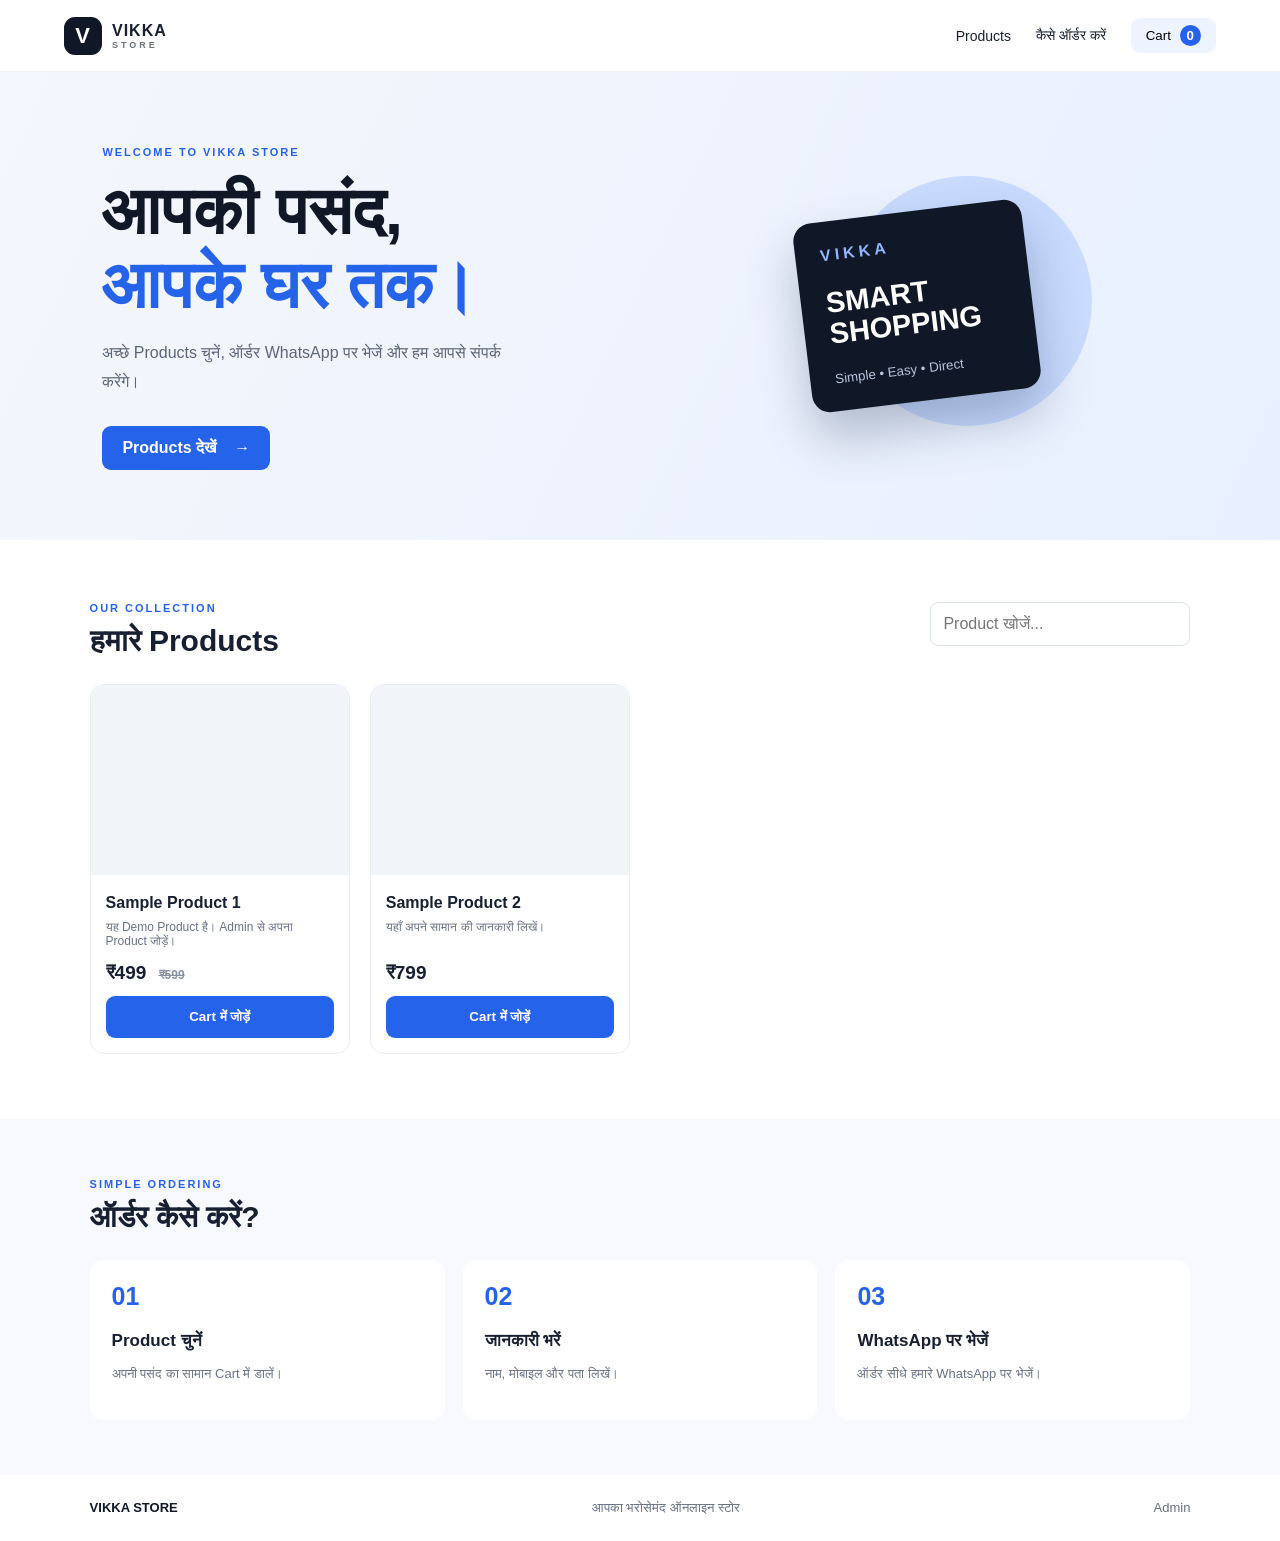
==== index.html @ 988e4f4c "Add files via upload" ====
<!doctype html>
<html lang="hi">
<head>
<meta charset="utf-8"><meta name="viewport" content="width=device-width,initial-scale=1">
<meta name="theme-color" content="#101827">
<title>VIKKA Store</title><link rel="stylesheet" href="style.css">
</head>
<body>
<header class="top">
  <a class="brand" href="#"><span class="logo">V</span><span>VIKKA <small>STORE</small></span></a>
  <nav><a href="#products">Products</a><a href="#how">कैसे ऑर्डर करें</a><button class="cart-btn" id="cartOpen">Cart <b id="cartCount">0</b></button></nav>
</header>
<section class="hero">
  <div class="hero-copy"><span class="eyebrow">WELCOME TO VIKKA STORE</span><h1>आपकी पसंद,<br><em>आपके घर तक।</em></h1>
  <p>अच्छे Products चुनें, ऑर्डर WhatsApp पर भेजें और हम आपसे संपर्क करेंगे।</p><a class="primary" href="#products">Products देखें <span>→</span></a></div>
  <div class="hero-art"><div class="circle"></div><div class="hero-card"><span>VIKKA</span><strong>SMART<br>SHOPPING</strong><small>Simple • Easy • Direct</small></div></div>
</section>
<main>
<section class="section-head" id="products"><div><span class="eyebrow">OUR COLLECTION</span><h2>हमारे Products</h2></div><input id="search" placeholder="Product खोजें..." aria-label="Product खोजें"></section>
<div id="productGrid" class="products"><p class="muted">Products लोड हो रहे हैं...</p></div>
<section class="how" id="how"><span class="eyebrow">SIMPLE ORDERING</span><h2>ऑर्डर कैसे करें?</h2><div class="steps"><div><b>01</b><strong>Product चुनें</strong><p>अपनी पसंद का सामान Cart में डालें।</p></div><div><b>02</b><strong>जानकारी भरें</strong><p>नाम, मोबाइल और पता लिखें।</p></div><div><b>03</b><strong>WhatsApp पर भेजें</strong><p>ऑर्डर सीधे हमारे WhatsApp पर भेजें।</p></div></div></section>
</main>
<footer><b>VIKKA STORE</b><span>आपका भरोसेमंद ऑनलाइन स्टोर</span><a href="admin.html">Admin</a></footer>
<div class="overlay" id="overlay"></div>
<aside class="drawer" id="drawer"><div class="drawer-head"><h3>आपका Cart</h3><button id="cartClose" class="x">×</button></div><div id="cartItems"></div><div class="cart-total">कुल राशि <b id="cartTotal">₹0</b></div>
<form id="orderForm"><h3>ऑर्डर की जानकारी</h3><input name="name" placeholder="आपका नाम" required><input name="phone" placeholder="मोबाइल नंबर" inputmode="tel" required><textarea name="address" placeholder="पूरा पता / गाँव / पिन कोड" required></textarea><textarea name="note" placeholder="कोई विशेष जानकारी (वैकल्पिक)"></textarea><button class="primary full" type="submit">WhatsApp पर Order भेजें ↗</button><p class="tiny">बटन दबाने पर WhatsApp खुलेगा। वहाँ Send दबाकर ऑर्डर पूरा करें।</p></form></aside>
<script src="config.js"></script><script src="app.js"></script>
</body></html>
---- style.css ----
*{box-sizing:border-box} :root{--navy:#101827;--blue:#2563eb;--pale:#eef4ff;--ink:#172033;--muted:#697386}body{margin:0;font-family:Arial,"Noto Sans Devanagari",sans-serif;color:var(--ink);background:#fff}a{color:inherit;text-decoration:none}.top{height:72px;padding:0 max(5vw,20px);display:flex;align-items:center;justify-content:space-between;border-bottom:1px solid #edf0f4;background:#fff}.brand{display:flex;align-items:center;gap:10px;font-weight:900;letter-spacing:1px}.brand small{display:block;font-size:9px;letter-spacing:3px;color:#6b7280}.logo{display:grid;place-items:center;width:38px;height:38px;background:var(--navy);color:white;border-radius:11px;font-size:22px}.top nav{display:flex;align-items:center;gap:25px;font-size:14px}.cart-btn,.x{border:0;background:var(--pale);padding:10px 15px;border-radius:9px;cursor:pointer}.cart-btn b{background:var(--blue);color:#fff;border-radius:20px;padding:3px 7px;margin-left:5px}.hero{background:linear-gradient(115deg,#f4f7fc,#e8f0ff);padding:70px 8%;display:flex;align-items:center;justify-content:space-between;min-height:390px;overflow:hidden}.hero-copy{max-width:550px;position:relative;z-index:1}.eyebrow{font-size:11px;letter-spacing:2px;font-weight:800;color:var(--blue)}h1{font-size:clamp(38px,6vw,66px);line-height:1.12;margin:15px 0;color:var(--navy)}h1 em{font-style:normal;color:var(--blue)}.hero p{color:#5c6678;line-height:1.8;max-width:440px}.primary{display:inline-flex;justify-content:center;gap:18px;align-items:center;background:var(--blue);color:white;border:0;padding:13px 20px;border-radius:9px;font-weight:700;cursor:pointer}.hero .primary{margin-top:14px}.hero-art{width:300px;height:260px;position:relative;margin-right:8%}.circle{position:absolute;width:250px;height:250px;border-radius:50%;background:#c9dcff;right:0;top:0}.hero-card{position:absolute;top:35px;left:10px;width:230px;height:190px;background:var(--navy);color:white;border-radius:18px;box-shadow:0 25px 50px #1c31534a;padding:25px;transform:rotate(-7deg);display:flex;flex-direction:column;justify-content:space-between}.hero-card span{font-weight:900;letter-spacing:4px;color:#93b7ff}.hero-card strong{font-size:29px;line-height:1.05}.hero-card small{color:#b8c5dc}.section-head{padding:55px 7% 25px;display:flex;align-items:end;justify-content:space-between;gap:20px}.section-head h2,.how h2{margin:8px 0 0;font-size:30px}.section-head input{max-width:260px}.products{padding:0 7% 65px;display:grid;grid-template-columns:repeat(4,minmax(0,1fr));gap:20px}.product{border:1px solid #e9edf3;border-radius:14px;overflow:hidden;background:white;transition:.2s}.product:hover{transform:translateY(-4px);box-shadow:0 12px 30px #17203312}.product img{width:100%;height:190px;object-fit:cover;background:#f1f4f8}.product-info{padding:15px}.product-info h3{font-size:16px;margin:0 0 8px}.desc{font-size:12px;color:var(--muted);min-height:30px}.price{font-weight:800;font-size:19px;margin:12px 0}.old{font-size:12px;color:#8992a1;text-decoration:line-through;margin-left:7px}.product button{width:100%}.muted{color:var(--muted)}.how{background:#f7f9fc;padding:55px 7%}.steps{display:grid;grid-template-columns:repeat(3,1fr);gap:18px;margin-top:25px}.steps div{background:white;padding:22px;border-radius:13px}.steps b{display:block;color:var(--blue);font-size:25px;margin-bottom:20px}.steps strong{font-size:17px}.steps p{font-size:13px;color:var(--muted);line-height:1.6}footer{padding:25px 7%;display:flex;justify-content:space-between;gap:15px;color:#647084;font-size:13px}footer b{color:var(--navy)}input,textarea{font:inherit;width:100%;padding:12px;border:1px solid #dce2eb;border-radius:8px;margin:7px 0 13px;outline:none}input:focus,textarea:focus{border-color:var(--blue)}textarea{min-height:75px;resize:vertical}.overlay{display:none;position:fixed;inset:0;background:#10182777;z-index:5}.drawer{position:fixed;right:-460px;top:0;width:min(440px,100%);height:100vh;background:#fff;z-index:6;padding:22px;overflow:auto;transition:.25s}.drawer.open{right:0}.overlay.show{display:block}.drawer-head,.row-between{display:flex;justify-content:space-between;align-items:center}.drawer-head h3{margin:5px 0 20px}.x{font-size:25px;padding:2px 12px}.cart-line{display:flex;justify-content:space-between;gap:12px;padding:12px 0;border-bottom:1px solid #edf0f4}.cart-line small{display:block;color:var(--muted);margin-top:5px}.qty{display:flex;align-items:center;gap:8px}.qty button{border:1px solid #dce2eb;background:#fff;border-radius:6px;padding:3px 9px}.cart-total{display:flex;justify-content:space-between;padding:18px 0;font-size:18px;border-bottom:1px solid #edf0f4}.full{width:100%}.tiny{font-size:11px;color:var(--muted);line-height:1.5}.admin-body{background:#f5f7fb}.admin-wrap{max-width:900px;margin:35px auto;padding:0 18px 60px}.admin-wrap h1{font-size:38px}.notice{background:#eaf2ff;border-left:4px solid var(--blue);padding:15px;border-radius:8px;line-height:1.6;font-size:13px;margin:20px 0}.admin-card{background:white;border:1px solid #e7ebf1;border-radius:13px;padding:22px;margin:18px 0}.admin-card h2{font-size:19px;margin:0 0 16px}.admin-card label{display:block;font-size:13px;font-weight:700}.secondary{border:1px solid #d7deea;background:white;border-radius:8px;padding:11px 15px;cursor:pointer}.admin-form{max-width:600px}.actions{display:flex;gap:10px}.admin-item{display:flex;align-items:center;gap:12px;padding:12px 0;border-bottom:1px solid #edf0f4}.admin-item img{width:55px;height:55px;object-fit:cover;border-radius:8px;background:#f1f4f8}.admin-item .grow{flex:1}.admin-item button{margin-left:5px}.admin-item small{color:var(--muted)}code{background:#e8edf5;padding:2px 4px;border-radius:4px}@media(max-width:800px){.products{grid-template-columns:repeat(2,minmax(0,1fr))}.hero{padding:50px 7%}.hero-art{margin-right:0;transform:scale(.8)}.top nav{gap:12px}.steps{grid-template-columns:1fr}}@media(max-width:560px){.top{height:62px}.top nav a{display:none}.hero{min-height:0;padding:45px 7%}.hero-art{display:none}.section-head{align-items:stretch;flex-direction:column}.section-head input{max-width:none}.products{padding:0 5% 45px;gap:12px}.product img{height:145px}.product-info{padding:11px}.product-info h3{font-size:14px}footer{flex-wrap:wrap}.admin-card{padding:16px}}
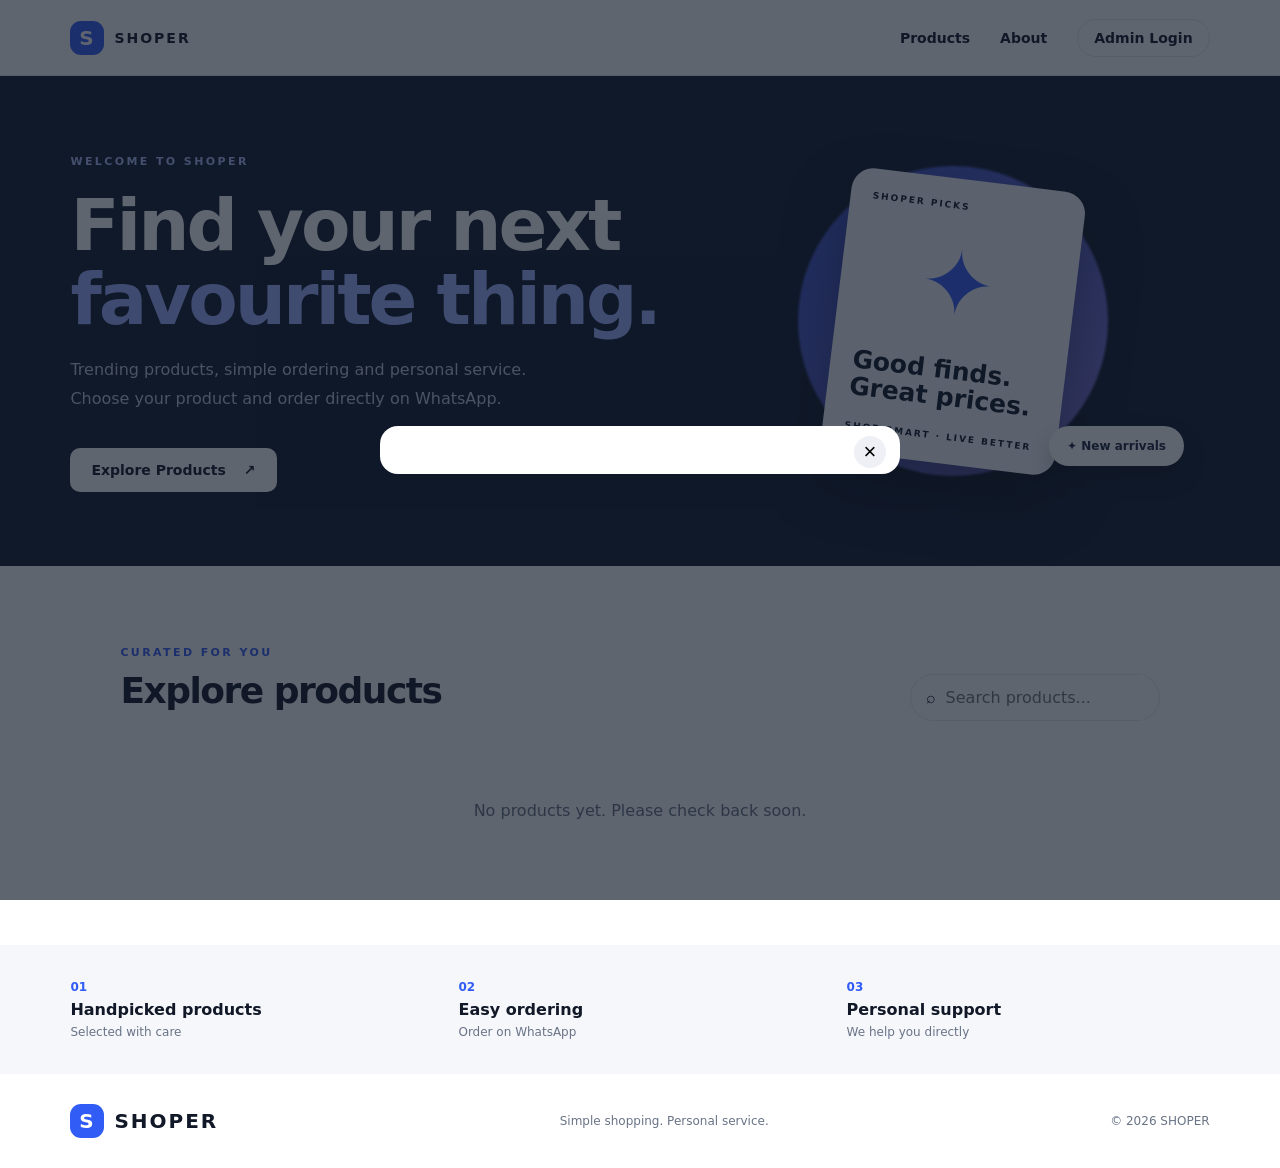
==== commit a03e3bb0: "Add files via upload" ====
--- a/index.html
+++ b/index.html
@@ -1,28 +1,9 @@
 <!doctype html>
-<html lang="hi">
-<head>
-<meta charset="utf-8"><meta name="viewport" content="width=device-width,initial-scale=1">
-<meta name="theme-color" content="#101827">
-<title>VIKKA Store</title><link rel="stylesheet" href="style.css">
-</head>
-<body>
-<header class="top">
-  <a class="brand" href="#"><span class="logo">V</span><span>VIKKA <small>STORE</small></span></a>
-  <nav><a href="#products">Products</a><a href="#how">कैसे ऑर्डर करें</a><button class="cart-btn" id="cartOpen">Cart <b id="cartCount">0</b></button></nav>
-</header>
-<section class="hero">
-  <div class="hero-copy"><span class="eyebrow">WELCOME TO VIKKA STORE</span><h1>आपकी पसंद,<br><em>आपके घर तक।</em></h1>
-  <p>अच्छे Products चुनें, ऑर्डर WhatsApp पर भेजें और हम आपसे संपर्क करेंगे।</p><a class="primary" href="#products">Products देखें <span>→</span></a></div>
-  <div class="hero-art"><div class="circle"></div><div class="hero-card"><span>VIKKA</span><strong>SMART<br>SHOPPING</strong><small>Simple • Easy • Direct</small></div></div>
-</section>
-<main>
-<section class="section-head" id="products"><div><span class="eyebrow">OUR COLLECTION</span><h2>हमारे Products</h2></div><input id="search" placeholder="Product खोजें..." aria-label="Product खोजें"></section>
-<div id="productGrid" class="products"><p class="muted">Products लोड हो रहे हैं...</p></div>
-<section class="how" id="how"><span class="eyebrow">SIMPLE ORDERING</span><h2>ऑर्डर कैसे करें?</h2><div class="steps"><div><b>01</b><strong>Product चुनें</strong><p>अपनी पसंद का सामान Cart में डालें।</p></div><div><b>02</b><strong>जानकारी भरें</strong><p>नाम, मोबाइल और पता लिखें।</p></div><div><b>03</b><strong>WhatsApp पर भेजें</strong><p>ऑर्डर सीधे हमारे WhatsApp पर भेजें।</p></div></div></section>
-</main>
-<footer><b>VIKKA STORE</b><span>आपका भरोसेमंद ऑनलाइन स्टोर</span><a href="admin.html">Admin</a></footer>
-<div class="overlay" id="overlay"></div>
-<aside class="drawer" id="drawer"><div class="drawer-head"><h3>आपका Cart</h3><button id="cartClose" class="x">×</button></div><div id="cartItems"></div><div class="cart-total">कुल राशि <b id="cartTotal">₹0</b></div>
-<form id="orderForm"><h3>ऑर्डर की जानकारी</h3><input name="name" placeholder="आपका नाम" required><input name="phone" placeholder="मोबाइल नंबर" inputmode="tel" required><textarea name="address" placeholder="पूरा पता / गाँव / पिन कोड" required></textarea><textarea name="note" placeholder="कोई विशेष जानकारी (वैकल्पिक)"></textarea><button class="primary full" type="submit">WhatsApp पर Order भेजें ↗</button><p class="tiny">बटन दबाने पर WhatsApp खुलेगा। वहाँ Send दबाकर ऑर्डर पूरा करें।</p></form></aside>
-<script src="config.js"></script><script src="app.js"></script>
-</body></html>+<html lang="hi"><head><meta charset="utf-8"><meta name="viewport" content="width=device-width,initial-scale=1"><meta name="theme-color" content="#101827"><title>SHOPER | Smart Shopping</title><link rel="stylesheet" href="style.css"></head>
+<body><header class="top"><a class="brand" href="index.html"><span class="brandmark">S</span> SHOPER</a><nav><a href="#products">Products</a><a href="#about">About</a><a class="adminlink" href="admin.html">Admin Login</a></nav></header>
+<section class="hero"><div class="hero-copy"><span class="eyebrow">WELCOME TO SHOPER</span><h1>Find your next<br><em>favourite thing.</em></h1><p>Trending products, simple ordering and personal service. Choose your product and order directly on WhatsApp.</p><a class="btn light" href="#products">Explore Products <span>↗</span></a></div><div class="hero-art"><div class="orb"></div><div class="hero-card"><span>SHOPER PICKS</span><div class="hero-bag">✦</div><strong>Good finds.<br>Great prices.</strong><small>SHOP SMART · LIVE BETTER</small></div><div class="float-tag">✦ New arrivals</div></div></section>
+<main><section class="section" id="products"><div class="section-head"><div><span class="eyebrow dark">CURATED FOR YOU</span><h2>Explore products</h2></div><div class="search-wrap"><span>⌕</span><input id="search" placeholder="Search products..."></div></div><div id="productsGrid" class="products-grid"></div><div id="empty" class="empty" hidden>No products yet. Please check back soon.</div></section>
+<section class="trust" id="about"><div><b>01</b><strong>Handpicked products</strong><span>Selected with care</span></div><div><b>02</b><strong>Easy ordering</strong><span>Order on WhatsApp</span></div><div><b>03</b><strong>Personal support</strong><span>We help you directly</span></div></section></main>
+<footer><a class="brand" href="#"> <span class="brandmark">S</span> SHOPER</a><span>Simple shopping. Personal service.</span><small>© <span id="year"></span> SHOPER</small></footer>
+<div id="modal" class="modal" hidden><div class="modal-box"><button class="close" id="closeModal">×</button><div id="modalContent"></div></div></div>
+<script src="app.js"></script></body></html>
--- a/style.css
+++ b/style.css
@@ -1 +1 @@
-*{box-sizing:border-box} :root{--navy:#101827;--blue:#2563eb;--pale:#eef4ff;--ink:#172033;--muted:#697386}body{margin:0;font-family:Arial,"Noto Sans Devanagari",sans-serif;color:var(--ink);background:#fff}a{color:inherit;text-decoration:none}.top{height:72px;padding:0 max(5vw,20px);display:flex;align-items:center;justify-content:space-between;border-bottom:1px solid #edf0f4;background:#fff}.brand{display:flex;align-items:center;gap:10px;font-weight:900;letter-spacing:1px}.brand small{display:block;font-size:9px;letter-spacing:3px;color:#6b7280}.logo{display:grid;place-items:center;width:38px;height:38px;background:var(--navy);color:white;border-radius:11px;font-size:22px}.top nav{display:flex;align-items:center;gap:25px;font-size:14px}.cart-btn,.x{border:0;background:var(--pale);padding:10px 15px;border-radius:9px;cursor:pointer}.cart-btn b{background:var(--blue);color:#fff;border-radius:20px;padding:3px 7px;margin-left:5px}.hero{background:linear-gradient(115deg,#f4f7fc,#e8f0ff);padding:70px 8%;display:flex;align-items:center;justify-content:space-between;min-height:390px;overflow:hidden}.hero-copy{max-width:550px;position:relative;z-index:1}.eyebrow{font-size:11px;letter-spacing:2px;font-weight:800;color:var(--blue)}h1{font-size:clamp(38px,6vw,66px);line-height:1.12;margin:15px 0;color:var(--navy)}h1 em{font-style:normal;color:var(--blue)}.hero p{color:#5c6678;line-height:1.8;max-width:440px}.primary{display:inline-flex;justify-content:center;gap:18px;align-items:center;background:var(--blue);color:white;border:0;padding:13px 20px;border-radius:9px;font-weight:700;cursor:pointer}.hero .primary{margin-top:14px}.hero-art{width:300px;height:260px;position:relative;margin-right:8%}.circle{position:absolute;width:250px;height:250px;border-radius:50%;background:#c9dcff;right:0;top:0}.hero-card{position:absolute;top:35px;left:10px;width:230px;height:190px;background:var(--navy);color:white;border-radius:18px;box-shadow:0 25px 50px #1c31534a;padding:25px;transform:rotate(-7deg);display:flex;flex-direction:column;justify-content:space-between}.hero-card span{font-weight:900;letter-spacing:4px;color:#93b7ff}.hero-card strong{font-size:29px;line-height:1.05}.hero-card small{color:#b8c5dc}.section-head{padding:55px 7% 25px;display:flex;align-items:end;justify-content:space-between;gap:20px}.section-head h2,.how h2{margin:8px 0 0;font-size:30px}.section-head input{max-width:260px}.products{padding:0 7% 65px;display:grid;grid-template-columns:repeat(4,minmax(0,1fr));gap:20px}.product{border:1px solid #e9edf3;border-radius:14px;overflow:hidden;background:white;transition:.2s}.product:hover{transform:translateY(-4px);box-shadow:0 12px 30px #17203312}.product img{width:100%;height:190px;object-fit:cover;background:#f1f4f8}.product-info{padding:15px}.product-info h3{font-size:16px;margin:0 0 8px}.desc{font-size:12px;color:var(--muted);min-height:30px}.price{font-weight:800;font-size:19px;margin:12px 0}.old{font-size:12px;color:#8992a1;text-decoration:line-through;margin-left:7px}.product button{width:100%}.muted{color:var(--muted)}.how{background:#f7f9fc;padding:55px 7%}.steps{display:grid;grid-template-columns:repeat(3,1fr);gap:18px;margin-top:25px}.steps div{background:white;padding:22px;border-radius:13px}.steps b{display:block;color:var(--blue);font-size:25px;margin-bottom:20px}.steps strong{font-size:17px}.steps p{font-size:13px;color:var(--muted);line-height:1.6}footer{padding:25px 7%;display:flex;justify-content:space-between;gap:15px;color:#647084;font-size:13px}footer b{color:var(--navy)}input,textarea{font:inherit;width:100%;padding:12px;border:1px solid #dce2eb;border-radius:8px;margin:7px 0 13px;outline:none}input:focus,textarea:focus{border-color:var(--blue)}textarea{min-height:75px;resize:vertical}.overlay{display:none;position:fixed;inset:0;background:#10182777;z-index:5}.drawer{position:fixed;right:-460px;top:0;width:min(440px,100%);height:100vh;background:#fff;z-index:6;padding:22px;overflow:auto;transition:.25s}.drawer.open{right:0}.overlay.show{display:block}.drawer-head,.row-between{display:flex;justify-content:space-between;align-items:center}.drawer-head h3{margin:5px 0 20px}.x{font-size:25px;padding:2px 12px}.cart-line{display:flex;justify-content:space-between;gap:12px;padding:12px 0;border-bottom:1px solid #edf0f4}.cart-line small{display:block;color:var(--muted);margin-top:5px}.qty{display:flex;align-items:center;gap:8px}.qty button{border:1px solid #dce2eb;background:#fff;border-radius:6px;padding:3px 9px}.cart-total{display:flex;justify-content:space-between;padding:18px 0;font-size:18px;border-bottom:1px solid #edf0f4}.full{width:100%}.tiny{font-size:11px;color:var(--muted);line-height:1.5}.admin-body{background:#f5f7fb}.admin-wrap{max-width:900px;margin:35px auto;padding:0 18px 60px}.admin-wrap h1{font-size:38px}.notice{background:#eaf2ff;border-left:4px solid var(--blue);padding:15px;border-radius:8px;line-height:1.6;font-size:13px;margin:20px 0}.admin-card{background:white;border:1px solid #e7ebf1;border-radius:13px;padding:22px;margin:18px 0}.admin-card h2{font-size:19px;margin:0 0 16px}.admin-card label{display:block;font-size:13px;font-weight:700}.secondary{border:1px solid #d7deea;background:white;border-radius:8px;padding:11px 15px;cursor:pointer}.admin-form{max-width:600px}.actions{display:flex;gap:10px}.admin-item{display:flex;align-items:center;gap:12px;padding:12px 0;border-bottom:1px solid #edf0f4}.admin-item img{width:55px;height:55px;object-fit:cover;border-radius:8px;background:#f1f4f8}.admin-item .grow{flex:1}.admin-item button{margin-left:5px}.admin-item small{color:var(--muted)}code{background:#e8edf5;padding:2px 4px;border-radius:4px}@media(max-width:800px){.products{grid-template-columns:repeat(2,minmax(0,1fr))}.hero{padding:50px 7%}.hero-art{margin-right:0;transform:scale(.8)}.top nav{gap:12px}.steps{grid-template-columns:1fr}}@media(max-width:560px){.top{height:62px}.top nav a{display:none}.hero{min-height:0;padding:45px 7%}.hero-art{display:none}.section-head{align-items:stretch;flex-direction:column}.section-head input{max-width:none}.products{padding:0 5% 45px;gap:12px}.product img{height:145px}.product-info{padding:11px}.product-info h3{font-size:14px}footer{flex-wrap:wrap}.admin-card{padding:16px}}+:root{--ink:#111827;--muted:#687386;--paper:#f6f7fb;--blue:#315cf5;--line:#e7eaf1}*{box-sizing:border-box}html{scroll-behavior:smooth}body{margin:0;font-family:Inter,ui-sans-serif,system-ui,-apple-system,"Segoe UI",sans-serif;color:var(--ink);background:#fff}.top{height:76px;display:flex;align-items:center;justify-content:space-between;padding:0 max(calc((100% - 1180px)/2),5.5%);border-bottom:1px solid var(--line);background:#fff}.brand{font-weight:900;letter-spacing:2px;font-size:20px;text-decoration:none;color:var(--ink);display:flex;align-items:center;gap:10px}.brandmark{display:grid;place-items:center;width:34px;height:34px;border-radius:11px;background:var(--blue);color:white;font-size:20px}.top nav{display:flex;gap:30px;align-items:center}.top a{color:inherit;text-decoration:none;font-size:14px;font-weight:650}.adminlink{padding:10px 16px;border:1px solid var(--line);border-radius:30px}.hero{min-height:490px;background:#111a2d;color:white;padding:70px max(calc((100% - 1180px)/2),5.5%);display:grid;grid-template-columns:1.1fr .9fr;align-items:center;overflow:hidden}.eyebrow{font-size:11px;font-weight:800;letter-spacing:2.4px;color:#aebcfb}.eyebrow.dark{color:var(--blue)}.hero h1{font-size:clamp(42px,6vw,72px);line-height:1.02;letter-spacing:-3px;margin:20px 0}.hero h1 em{font-style:normal;color:#9eb0ff}.hero p{color:#c3cad8;line-height:1.8;max-width:470px;font-size:16px}.btn{display:inline-flex;align-items:center;justify-content:center;gap:18px;padding:14px 21px;border:0;border-radius:10px;font-weight:800;text-decoration:none;cursor:pointer;font-size:14px}.btn.light{background:#fff;color:#111827;margin-top:18px}.btn.primary{background:var(--blue);color:white}.btn.outline{background:#fff;border:1px solid var(--line);color:var(--ink)}.btn.full{width:100%;margin-top:12px}.hero-art{height:330px;position:relative;display:grid;place-items:center}.orb{position:absolute;width:310px;height:310px;border-radius:50%;background:linear-gradient(135deg,#425ff5,#9d8cff);filter:blur(1px);opacity:.8}.hero-card{position:relative;width:235px;height:285px;background:#f4f5fb;color:#111827;border-radius:22px;padding:22px;transform:rotate(7deg);box-shadow:0 28px 60px #0006;display:flex;flex-direction:column;justify-content:space-between}.hero-card span,.hero-card small{font-size:9px;letter-spacing:2px;font-weight:900}.hero-bag{font-size:90px;text-align:center;color:#365cf4}.hero-card strong{font-size:25px;line-height:1.1}.float-tag{position:absolute;bottom:20px;right:5%;background:white;color:#1b2740;padding:13px 18px;border-radius:30px;font-weight:800;font-size:12px;box-shadow:0 12px 25px #0003}.section{max-width:1180px;margin:auto;padding:75px 5.5%}.section-head{display:flex;justify-content:space-between;align-items:end;margin-bottom:30px}.section h2{font-size:36px;letter-spacing:-1.5px;margin:10px 0}.search-wrap{display:flex;align-items:center;gap:10px;border:1px solid var(--line);border-radius:30px;padding:0 15px;width:250px}.search-wrap input{border:0;outline:0;padding:13px 0;width:100%;font:inherit}.products-grid{display:grid;grid-template-columns:repeat(4,1fr);gap:20px}.product-card{border:1px solid var(--line);border-radius:16px;overflow:hidden;background:white;transition:.2s}.product-card:hover{transform:translateY(-4px);box-shadow:0 15px 35px #18264a12}.product-img{height:220px;background:#f0f2f8;position:relative;display:flex;overflow:hidden}.product-img img{width:100%;height:100%;object-fit:cover}.product-info{padding:16px}.product-info h3{font-size:16px;margin:0 0 8px}.desc{font-size:12px;color:var(--muted);min-height:32px;line-height:1.5}.price{font-weight:900;font-size:19px;margin:12px 0}.old{font-size:12px;color:#9299a7;text-decoration:line-through;margin-left:7px;font-weight:500}.product-info button{width:100%}.trust{background:var(--paper);padding:35px max(calc((100% - 1180px)/2),5.5%);display:grid;grid-template-columns:repeat(3,1fr);gap:25px}.trust div{display:grid;gap:6px}.trust b{color:var(--blue);font-size:12px}.trust span{font-size:12px;color:var(--muted)}footer{padding:30px 5.5%;display:flex;align-items:center;justify-content:space-between;gap:15px}footer>span,footer small{color:var(--muted);font-size:12px}.empty{text-align:center;color:var(--muted);padding:50px}.modal{position:fixed;inset:0;background:#101827aa;display:grid;place-items:center;padding:18px;z-index:9}.modal-box{background:white;border-radius:18px;max-width:520px;width:100%;padding:24px;position:relative;max-height:90vh;overflow:auto}.close{position:absolute;right:14px;top:10px;border:0;background:#eef0f6;border-radius:50%;width:32px;height:32px;font-size:22px;cursor:pointer}.modal-box h2{margin-top:4px}.modal-gallery{display:flex;gap:8px;overflow:auto;margin:15px 0}.modal-gallery img{width:100px;height:100px;object-fit:cover;border-radius:10px;background:#eee}.modal-main{width:100%;height:220px;object-fit:contain;background:#f2f3f8;border-radius:12px}.modal-box p{color:var(--muted);line-height:1.6}.admin-body{background:var(--paper);min-height:100vh}.admin-main{max-width:1180px;margin:45px auto;padding:0 5.5%}.login-card{max-width:430px;background:white;padding:35px;border-radius:18px;margin:8vh auto;box-shadow:0 12px 40px #17264b0c}.login-card h1,.dash-head h1{font-size:36px;letter-spacing:-1.5px;margin:10px 0}.login-card p,.dash-head p{color:var(--muted)}label{display:block;font-size:12px;font-weight:800;margin:15px 0 7px}input,textarea{font:inherit}label input:not([type=file]),label textarea{display:block;width:100%;padding:12px;border:1px solid #dfe3ec;border-radius:9px;margin-top:7px;outline-color:var(--blue)}input[type=file]{display:block;width:100%;margin-top:9px;font-size:12px}.error{color:#d33}.dash-head{display:flex;justify-content:space-between;align-items:center}.stats{display:grid;grid-template-columns:repeat(3,1fr);gap:15px;margin:25px 0}.stats div,.panel{background:white;border:1px solid var(--line);border-radius:15px;padding:20px}.stats span{display:block;color:var(--muted);font-size:12px}.stats b{font-size:24px;display:block;margin-top:7px}.stats .live{color:#15945d}.admin-grid{display:grid;grid-template-columns:.9fr 1.1fr;gap:18px}.panel h2{font-size:19px;margin:0 0 18px}.two{display:grid;grid-template-columns:1fr 1fr;gap:12px}.hint{font-size:11px;color:var(--muted);line-height:1.6}.preview-row{display:flex;gap:8px;flex-wrap:wrap;margin:10px 0}.preview-row img{width:65px;height:65px;object-fit:cover;border-radius:8px}.panel-head{display:flex;align-items:center;justify-content:space-between;gap:10px}.panel-head .btn{padding:10px;font-size:11px}.admin-product{display:flex;align-items:center;gap:12px;padding:12px 0;border-bottom:1px solid var(--line)}.admin-product img{width:54px;height:54px;object-fit:cover;border-radius:9px;background:#eee}.admin-product div{flex:1}.admin-product b{font-size:13px}.admin-product small{display:block;color:var(--muted)}.mini-actions{display:flex;gap:6px}.mini-actions button{border:1px solid var(--line);background:white;padding:7px;border-radius:7px;cursor:pointer}.import-area{margin-top:20px;padding-top:15px;border-top:1px solid var(--line)}.security-note{background:#fff8e7;border:1px solid #f5dfa4;padding:15px;border-radius:12px;margin:20px 0;color:#6e541b;font-size:12px;line-height:1.7}@media(max-width:850px){.products-grid{grid-template-columns:repeat(2,1fr)}.hero{grid-template-columns:1fr;padding-top:55px}.hero-art{height:270px}.admin-grid{grid-template-columns:1fr}}@media(max-width:560px){.top{height:64px;padding:0 5%}.top nav{gap:12px}.top nav a{font-size:11px}.adminlink{padding:8px!important}.hero{padding:48px 6% 25px}.hero-art{height:250px}.section{padding:50px 5%}.section-head{display:block}.search-wrap{margin-top:18px;width:100%}.products-grid{gap:10px}.product-img{height:155px}.product-info{padding:11px}.product-info h3{font-size:14px}.product-info .btn{padding:10px;font-size:11px}.trust{grid-template-columns:1fr;padding:28px 7%;gap:20px}footer{flex-wrap:wrap}.admin-main{margin:25px auto}.stats{gap:8px}.stats div{padding:12px}.stats b{font-size:18px}.panel{padding:15px}.dash-head h1{font-size:29px}.panel-head{align-items:flex-start;flex-direction:column}}
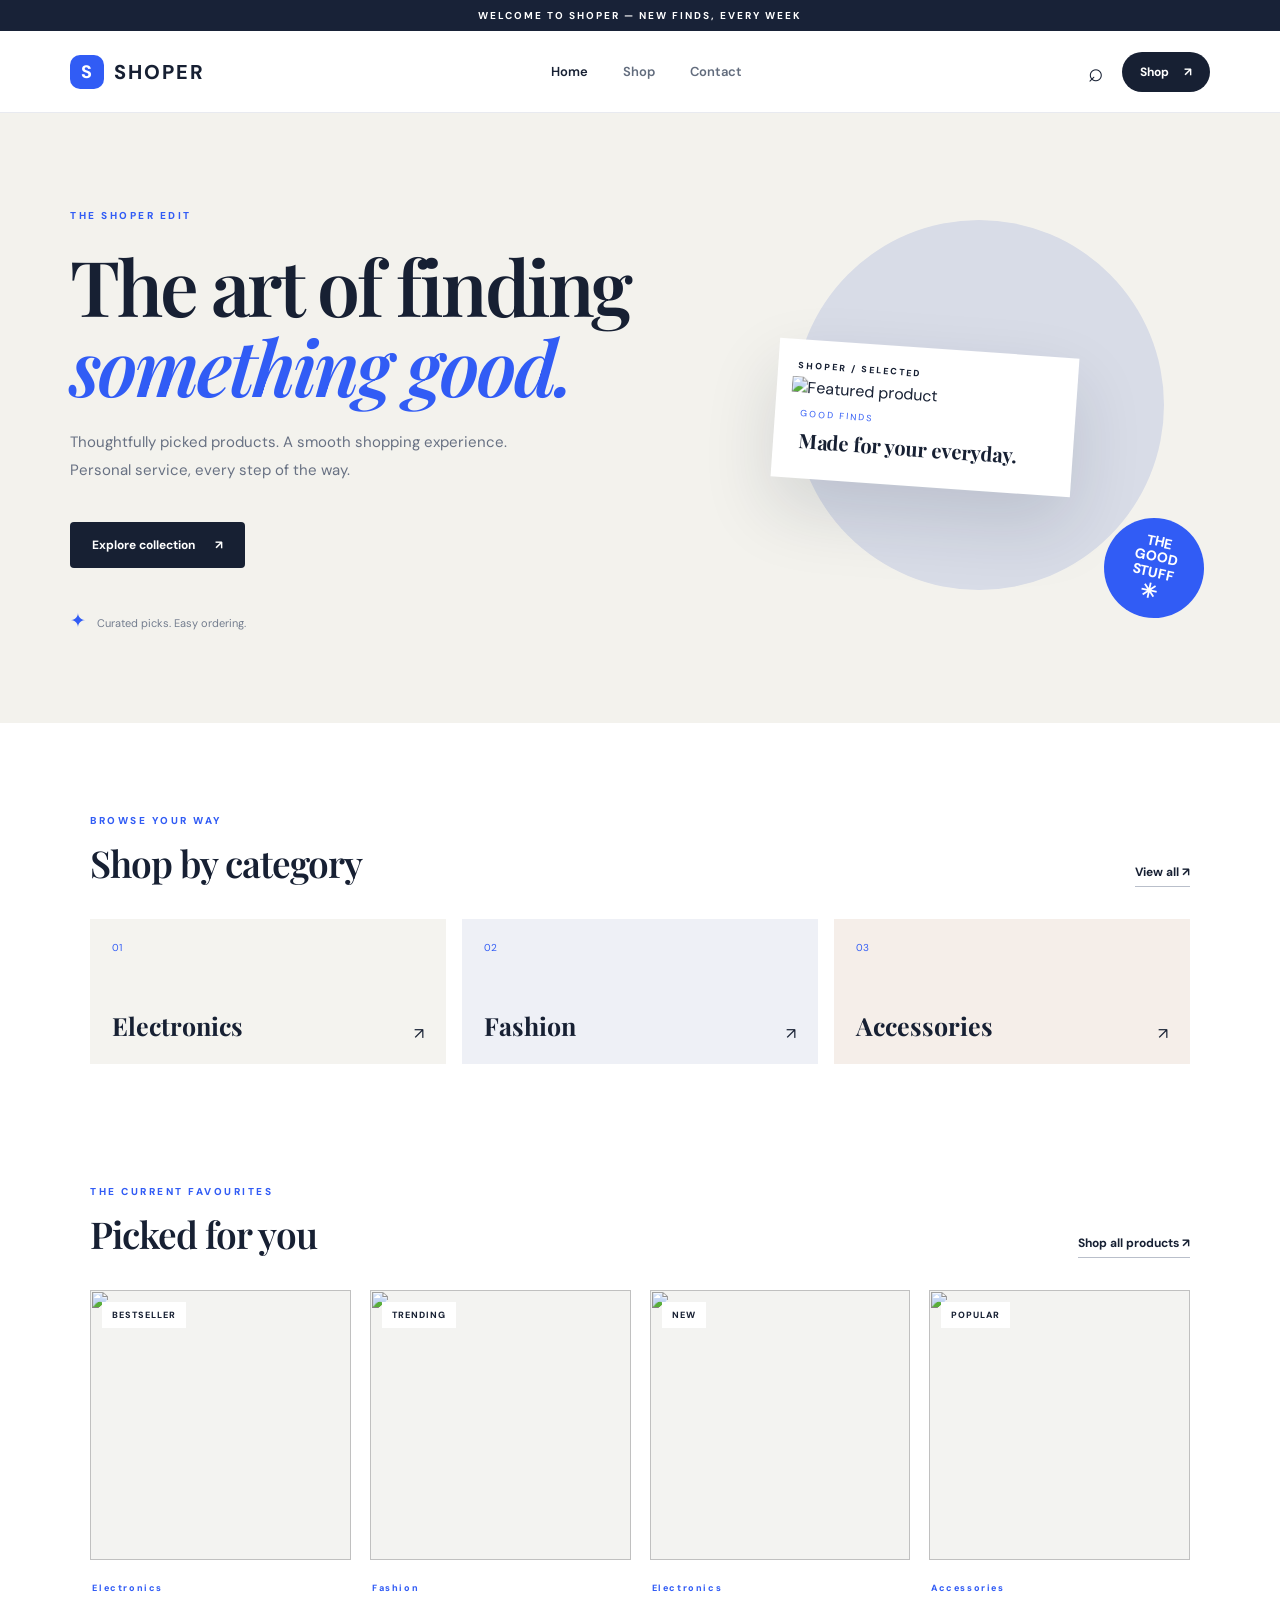
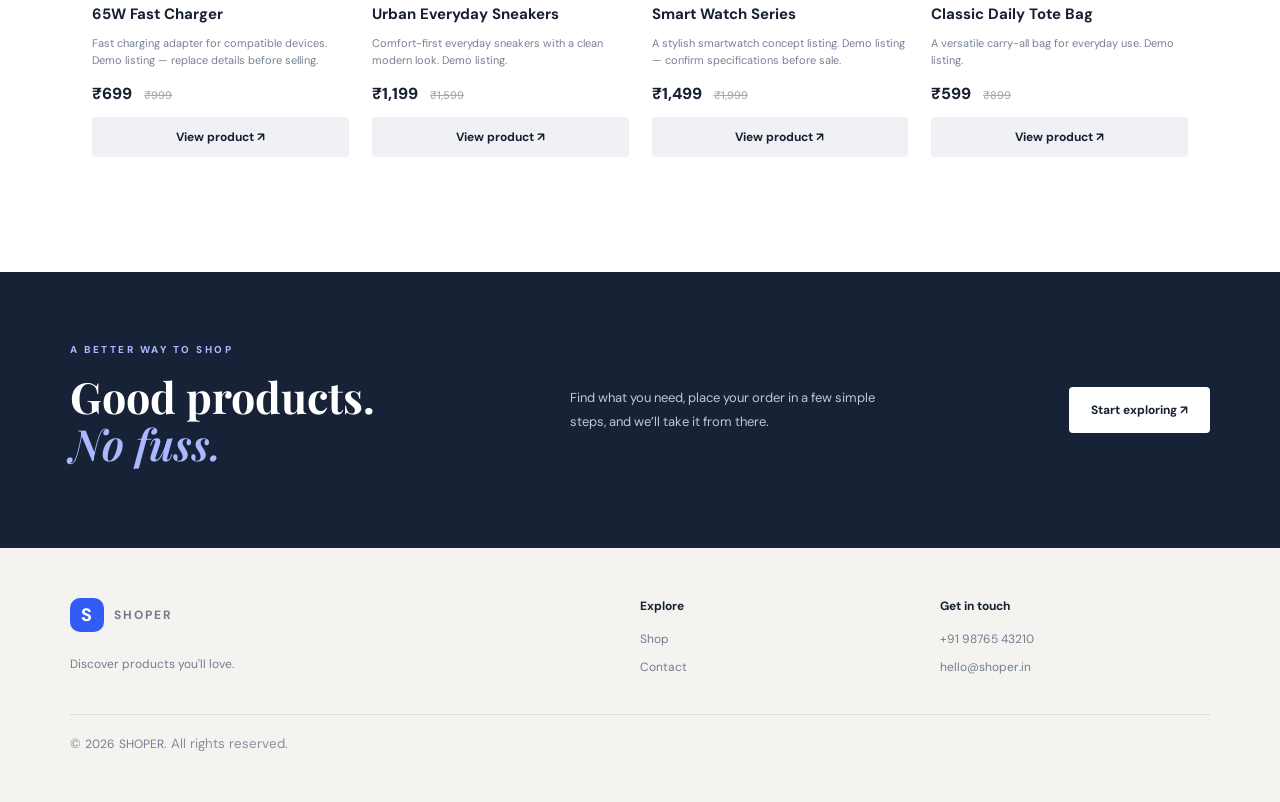
==== commit 44dbf040: "Add files via upload" ====
--- a/index.html
+++ b/index.html
@@ -1,9 +1,6 @@
-<!doctype html>
-<html lang="hi"><head><meta charset="utf-8"><meta name="viewport" content="width=device-width,initial-scale=1"><meta name="theme-color" content="#101827"><title>SHOPER | Smart Shopping</title><link rel="stylesheet" href="style.css"></head>
-<body><header class="top"><a class="brand" href="index.html"><span class="brandmark">S</span> SHOPER</a><nav><a href="#products">Products</a><a href="#about">About</a><a class="adminlink" href="admin.html">Admin Login</a></nav></header>
-<section class="hero"><div class="hero-copy"><span class="eyebrow">WELCOME TO SHOPER</span><h1>Find your next<br><em>favourite thing.</em></h1><p>Trending products, simple ordering and personal service. Choose your product and order directly on WhatsApp.</p><a class="btn light" href="#products">Explore Products <span>↗</span></a></div><div class="hero-art"><div class="orb"></div><div class="hero-card"><span>SHOPER PICKS</span><div class="hero-bag">✦</div><strong>Good finds.<br>Great prices.</strong><small>SHOP SMART · LIVE BETTER</small></div><div class="float-tag">✦ New arrivals</div></div></section>
-<main><section class="section" id="products"><div class="section-head"><div><span class="eyebrow dark">CURATED FOR YOU</span><h2>Explore products</h2></div><div class="search-wrap"><span>⌕</span><input id="search" placeholder="Search products..."></div></div><div id="productsGrid" class="products-grid"></div><div id="empty" class="empty" hidden>No products yet. Please check back soon.</div></section>
-<section class="trust" id="about"><div><b>01</b><strong>Handpicked products</strong><span>Selected with care</span></div><div><b>02</b><strong>Easy ordering</strong><span>Order on WhatsApp</span></div><div><b>03</b><strong>Personal support</strong><span>We help you directly</span></div></section></main>
-<footer><a class="brand" href="#"> <span class="brandmark">S</span> SHOPER</a><span>Simple shopping. Personal service.</span><small>© <span id="year"></span> SHOPER</small></footer>
-<div id="modal" class="modal" hidden><div class="modal-box"><button class="close" id="closeModal">×</button><div id="modalContent"></div></div></div>
-<script src="app.js"></script></body></html>+<!doctype html><html lang="en"><head><meta charset="utf-8"><meta name="viewport" content="width=device-width,initial-scale=1"><meta name="theme-color" content="#111827"><title>SHOPER | Discover Something Good</title><link rel="stylesheet" href="style.css"></head><body>
+<div id="announcement" class="announcement"></div><header class="header"><a class="logo" href="index.html"><span class="logo-mark" id="logoMark">S</span><img id="logoImg" hidden><span id="storeName">SHOPER</span></a><nav id="mainNav"><a href="index.html" class="active">Home</a><a href="shop.html">Shop</a><a href="contact.html" id="contactNav">Contact</a></nav><div class="header-actions"><a class="icon-link" href="shop.html" aria-label="Search">⌕</a><a class="cart-link" href="shop.html">Shop <span>↗</span></a><button class="menu-btn" id="menuBtn">☰</button></div></header>
+<main><section class="hero" id="hero"><div class="hero-copy"><span class="kicker">THE SHOPER EDIT</span><h1 id="heroTitle">The art of finding<br><em>something good.</em></h1><p id="heroSubtitle"></p><a class="button dark-button" href="shop.html">Explore collection <span>↗</span></a><div class="hero-note"><span class="tiny-star">✦</span> Curated picks. Easy ordering.</div></div><div class="hero-visual"><div class="hero-shape"></div><div class="hero-product"><div class="hero-product-label">SHOPER / SELECTED</div><img src="assets/charger.svg" alt="Featured product"><div class="hero-product-bottom"><span>GOOD FINDS</span><b>Made for your everyday.</b></div></div><div class="hero-sticker">THE<br>GOOD<br>STUFF <span>✳</span></div></div></section>
+<section class="category-section" id="categoriesSection"><div class="section-title"><div><span class="kicker">BROWSE YOUR WAY</span><h2>Shop by category</h2></div><a href="shop.html" class="text-link">View all ↗</a></div><div id="categoryTiles" class="category-tiles"></div></section>
+<section class="products-section"><div class="section-title"><div><span class="kicker">THE CURRENT FAVOURITES</span><h2>Picked for you</h2></div><a href="shop.html" class="text-link">Shop all products ↗</a></div><div id="featuredProducts" class="product-grid"></div></section>
+<section class="promo" id="promo"><div><span class="kicker">A BETTER WAY TO SHOP</span><h2>Good products.<br><em>No fuss.</em></h2></div><p>Find what you need, place your order in a few simple steps, and we’ll take it from there.</p><a href="shop.html" class="button light-button">Start exploring ↗</a></section></main><footer id="siteFooter" hidden><div><a class="logo" href="index.html"><span class="logo-mark">S</span><span class="footer-store-name">SHOPER</span></a><p id="footerTagline"></p></div><div><b>Explore</b><a href="shop.html">Shop</a><a href="contact.html">Contact</a></div><div><b>Get in touch</b><span id="footerPhone"></span><span id="footerEmail"></span></div><small>© <span id="year"></span> <span class="footer-store-name">SHOPER</span>. All rights reserved.</small></footer><script src="store.js"></script></body></html>
--- a/style.css
+++ b/style.css
@@ -1 +1 @@
-:root{--ink:#111827;--muted:#687386;--paper:#f6f7fb;--blue:#315cf5;--line:#e7eaf1}*{box-sizing:border-box}html{scroll-behavior:smooth}body{margin:0;font-family:Inter,ui-sans-serif,system-ui,-apple-system,"Segoe UI",sans-serif;color:var(--ink);background:#fff}.top{height:76px;display:flex;align-items:center;justify-content:space-between;padding:0 max(calc((100% - 1180px)/2),5.5%);border-bottom:1px solid var(--line);background:#fff}.brand{font-weight:900;letter-spacing:2px;font-size:20px;text-decoration:none;color:var(--ink);display:flex;align-items:center;gap:10px}.brandmark{display:grid;place-items:center;width:34px;height:34px;border-radius:11px;background:var(--blue);color:white;font-size:20px}.top nav{display:flex;gap:30px;align-items:center}.top a{color:inherit;text-decoration:none;font-size:14px;font-weight:650}.adminlink{padding:10px 16px;border:1px solid var(--line);border-radius:30px}.hero{min-height:490px;background:#111a2d;color:white;padding:70px max(calc((100% - 1180px)/2),5.5%);display:grid;grid-template-columns:1.1fr .9fr;align-items:center;overflow:hidden}.eyebrow{font-size:11px;font-weight:800;letter-spacing:2.4px;color:#aebcfb}.eyebrow.dark{color:var(--blue)}.hero h1{font-size:clamp(42px,6vw,72px);line-height:1.02;letter-spacing:-3px;margin:20px 0}.hero h1 em{font-style:normal;color:#9eb0ff}.hero p{color:#c3cad8;line-height:1.8;max-width:470px;font-size:16px}.btn{display:inline-flex;align-items:center;justify-content:center;gap:18px;padding:14px 21px;border:0;border-radius:10px;font-weight:800;text-decoration:none;cursor:pointer;font-size:14px}.btn.light{background:#fff;color:#111827;margin-top:18px}.btn.primary{background:var(--blue);color:white}.btn.outline{background:#fff;border:1px solid var(--line);color:var(--ink)}.btn.full{width:100%;margin-top:12px}.hero-art{height:330px;position:relative;display:grid;place-items:center}.orb{position:absolute;width:310px;height:310px;border-radius:50%;background:linear-gradient(135deg,#425ff5,#9d8cff);filter:blur(1px);opacity:.8}.hero-card{position:relative;width:235px;height:285px;background:#f4f5fb;color:#111827;border-radius:22px;padding:22px;transform:rotate(7deg);box-shadow:0 28px 60px #0006;display:flex;flex-direction:column;justify-content:space-between}.hero-card span,.hero-card small{font-size:9px;letter-spacing:2px;font-weight:900}.hero-bag{font-size:90px;text-align:center;color:#365cf4}.hero-card strong{font-size:25px;line-height:1.1}.float-tag{position:absolute;bottom:20px;right:5%;background:white;color:#1b2740;padding:13px 18px;border-radius:30px;font-weight:800;font-size:12px;box-shadow:0 12px 25px #0003}.section{max-width:1180px;margin:auto;padding:75px 5.5%}.section-head{display:flex;justify-content:space-between;align-items:end;margin-bottom:30px}.section h2{font-size:36px;letter-spacing:-1.5px;margin:10px 0}.search-wrap{display:flex;align-items:center;gap:10px;border:1px solid var(--line);border-radius:30px;padding:0 15px;width:250px}.search-wrap input{border:0;outline:0;padding:13px 0;width:100%;font:inherit}.products-grid{display:grid;grid-template-columns:repeat(4,1fr);gap:20px}.product-card{border:1px solid var(--line);border-radius:16px;overflow:hidden;background:white;transition:.2s}.product-card:hover{transform:translateY(-4px);box-shadow:0 15px 35px #18264a12}.product-img{height:220px;background:#f0f2f8;position:relative;display:flex;overflow:hidden}.product-img img{width:100%;height:100%;object-fit:cover}.product-info{padding:16px}.product-info h3{font-size:16px;margin:0 0 8px}.desc{font-size:12px;color:var(--muted);min-height:32px;line-height:1.5}.price{font-weight:900;font-size:19px;margin:12px 0}.old{font-size:12px;color:#9299a7;text-decoration:line-through;margin-left:7px;font-weight:500}.product-info button{width:100%}.trust{background:var(--paper);padding:35px max(calc((100% - 1180px)/2),5.5%);display:grid;grid-template-columns:repeat(3,1fr);gap:25px}.trust div{display:grid;gap:6px}.trust b{color:var(--blue);font-size:12px}.trust span{font-size:12px;color:var(--muted)}footer{padding:30px 5.5%;display:flex;align-items:center;justify-content:space-between;gap:15px}footer>span,footer small{color:var(--muted);font-size:12px}.empty{text-align:center;color:var(--muted);padding:50px}.modal{position:fixed;inset:0;background:#101827aa;display:grid;place-items:center;padding:18px;z-index:9}.modal-box{background:white;border-radius:18px;max-width:520px;width:100%;padding:24px;position:relative;max-height:90vh;overflow:auto}.close{position:absolute;right:14px;top:10px;border:0;background:#eef0f6;border-radius:50%;width:32px;height:32px;font-size:22px;cursor:pointer}.modal-box h2{margin-top:4px}.modal-gallery{display:flex;gap:8px;overflow:auto;margin:15px 0}.modal-gallery img{width:100px;height:100px;object-fit:cover;border-radius:10px;background:#eee}.modal-main{width:100%;height:220px;object-fit:contain;background:#f2f3f8;border-radius:12px}.modal-box p{color:var(--muted);line-height:1.6}.admin-body{background:var(--paper);min-height:100vh}.admin-main{max-width:1180px;margin:45px auto;padding:0 5.5%}.login-card{max-width:430px;background:white;padding:35px;border-radius:18px;margin:8vh auto;box-shadow:0 12px 40px #17264b0c}.login-card h1,.dash-head h1{font-size:36px;letter-spacing:-1.5px;margin:10px 0}.login-card p,.dash-head p{color:var(--muted)}label{display:block;font-size:12px;font-weight:800;margin:15px 0 7px}input,textarea{font:inherit}label input:not([type=file]),label textarea{display:block;width:100%;padding:12px;border:1px solid #dfe3ec;border-radius:9px;margin-top:7px;outline-color:var(--blue)}input[type=file]{display:block;width:100%;margin-top:9px;font-size:12px}.error{color:#d33}.dash-head{display:flex;justify-content:space-between;align-items:center}.stats{display:grid;grid-template-columns:repeat(3,1fr);gap:15px;margin:25px 0}.stats div,.panel{background:white;border:1px solid var(--line);border-radius:15px;padding:20px}.stats span{display:block;color:var(--muted);font-size:12px}.stats b{font-size:24px;display:block;margin-top:7px}.stats .live{color:#15945d}.admin-grid{display:grid;grid-template-columns:.9fr 1.1fr;gap:18px}.panel h2{font-size:19px;margin:0 0 18px}.two{display:grid;grid-template-columns:1fr 1fr;gap:12px}.hint{font-size:11px;color:var(--muted);line-height:1.6}.preview-row{display:flex;gap:8px;flex-wrap:wrap;margin:10px 0}.preview-row img{width:65px;height:65px;object-fit:cover;border-radius:8px}.panel-head{display:flex;align-items:center;justify-content:space-between;gap:10px}.panel-head .btn{padding:10px;font-size:11px}.admin-product{display:flex;align-items:center;gap:12px;padding:12px 0;border-bottom:1px solid var(--line)}.admin-product img{width:54px;height:54px;object-fit:cover;border-radius:9px;background:#eee}.admin-product div{flex:1}.admin-product b{font-size:13px}.admin-product small{display:block;color:var(--muted)}.mini-actions{display:flex;gap:6px}.mini-actions button{border:1px solid var(--line);background:white;padding:7px;border-radius:7px;cursor:pointer}.import-area{margin-top:20px;padding-top:15px;border-top:1px solid var(--line)}.security-note{background:#fff8e7;border:1px solid #f5dfa4;padding:15px;border-radius:12px;margin:20px 0;color:#6e541b;font-size:12px;line-height:1.7}@media(max-width:850px){.products-grid{grid-template-columns:repeat(2,1fr)}.hero{grid-template-columns:1fr;padding-top:55px}.hero-art{height:270px}.admin-grid{grid-template-columns:1fr}}@media(max-width:560px){.top{height:64px;padding:0 5%}.top nav{gap:12px}.top nav a{font-size:11px}.adminlink{padding:8px!important}.hero{padding:48px 6% 25px}.hero-art{height:250px}.section{padding:50px 5%}.section-head{display:block}.search-wrap{margin-top:18px;width:100%}.products-grid{gap:10px}.product-img{height:155px}.product-info{padding:11px}.product-info h3{font-size:14px}.product-info .btn{padding:10px;font-size:11px}.trust{grid-template-columns:1fr;padding:28px 7%;gap:20px}footer{flex-wrap:wrap}.admin-main{margin:25px auto}.stats{gap:8px}.stats div{padding:12px}.stats b{font-size:18px}.panel{padding:15px}.dash-head h1{font-size:29px}.panel-head{align-items:flex-start;flex-direction:column}}+@import url('https://fonts.googleapis.com/css2?family=DM+Sans:wght@400;500;600;700;800&family=Playfair+Display:ital,wght@0,600;0,700;1,600;1,700&display=swap');:root{--accent:#315cf5;--ink:#172033;--muted:#778092;--line:#e8eaf0;--cream:#f5f4f0}*{box-sizing:border-box}body{margin:0;color:var(--ink);font-family:'DM Sans',Arial,sans-serif;background:#fff}a{color:inherit;text-decoration:none}.announcement{background:#182237;color:white;text-align:center;padding:9px 15px;font-size:10px;letter-spacing:2px;font-weight:700}.header{height:82px;padding:0 max(calc((100% - 1240px)/2),5.5%);display:flex;align-items:center;justify-content:space-between;border-bottom:1px solid var(--line);background:#fff;position:sticky;top:0;z-index:5}.logo{display:flex;align-items:center;gap:10px;font-size:20px;font-weight:800;letter-spacing:2px}.logo-mark{width:34px;height:34px;background:var(--accent);color:white;border-radius:10px;display:grid;place-items:center;font-size:18px}.logo img{max-width:42px;max-height:42px;object-fit:contain}.header nav{display:flex;gap:35px}.header nav a{font-size:13px;color:#626c7d;font-weight:600}.header nav a.active,.header nav a:hover{color:var(--ink)}.header-actions{display:flex;gap:18px;align-items:center}.icon-link{font-size:26px}.cart-link{background:#172033;color:white;padding:12px 18px;border-radius:30px;font-size:12px;font-weight:700}.cart-link span{margin-left:12px}.menu-btn{display:none;background:none;border:0;font-size:22px}.hero{min-height:590px;background:#f3f2ed;padding:70px max(calc((100% - 1240px)/2),5.5%);display:grid;grid-template-columns:1fr 1fr;align-items:center;overflow:hidden}.hero-copy{padding:20px 0}.kicker{font-size:10px;letter-spacing:2.5px;font-weight:800;color:var(--accent)}.hero h1,.page-heading h1{font-size:clamp(46px,6vw,78px);line-height:1.04;letter-spacing:-3px;font-weight:600;margin:22px 0;font-family:'Playfair Display',Georgia,serif}.hero h1 em,.promo h2 em,.admin-login h1 em{color:var(--accent);font-weight:600}.hero-copy>p{color:#687183;line-height:1.9;max-width:440px;font-size:15px}.button{display:inline-flex;align-items:center;justify-content:center;gap:20px;padding:15px 22px;border:0;border-radius:4px;font-family:inherit;font-weight:700;font-size:12px;cursor:pointer}.dark-button{background:#172033;color:white}.light-button{background:white;color:#172033}.outline-button{background:white;color:#172033;border:1px solid var(--line)}.hero .button{margin-top:22px}.hero-note{margin-top:40px;color:#737d8e;font-size:11px}.tiny-star{color:var(--accent);font-size:19px;margin-right:8px}.hero-visual{height:440px;position:relative;display:grid;place-items:center}.hero-shape{position:absolute;width:370px;height:370px;border-radius:50%;background:#d8dce7;right:8%;top:5%}.hero-product{position:relative;width:300px;background:white;padding:15px;box-shadow:0 30px 70px #18243b24;transform:rotate(4deg)}.hero-product-label{font-size:9px;letter-spacing:2px;font-weight:800;padding:5px}.hero-product img{width:100%;height:260px;object-fit:cover}.hero-product-bottom{padding:10px;display:grid;gap:7px}.hero-product-bottom span{font-size:9px;letter-spacing:2px;color:var(--accent)}.hero-product-bottom b{font-family:'Playfair Display';font-size:20px}.hero-sticker{position:absolute;right:1%;bottom:20px;width:100px;height:100px;background:var(--accent);border-radius:50%;color:white;display:grid;place-content:center;text-align:center;font-size:14px;line-height:1.1;font-weight:800;transform:rotate(12deg)}.hero-sticker span{font-size:20px}.category-section,.products-section{max-width:1240px;margin:auto;padding:85px 5.5%}.section-title{display:flex;align-items:end;justify-content:space-between;margin-bottom:32px}.section-title h2{font-family:'Playfair Display';font-size:37px;font-weight:600;margin:9px 0 0;letter-spacing:-1px}.text-link{font-size:12px;font-weight:700;border-bottom:1px solid #b9bfca;padding-bottom:6px}.category-tiles{display:grid;grid-template-columns:repeat(3,1fr);gap:16px}.category-tile{height:145px;background:#f4f3ef;padding:22px;display:flex;flex-direction:column;justify-content:space-between;position:relative;transition:.2s}.category-tile:nth-child(2){background:#eef0f6}.category-tile:nth-child(3){background:#f5eee9}.category-tile span{font-size:10px;color:var(--accent)}.category-tile b{font-family:'Playfair Display';font-size:25px}.category-tile i{position:absolute;right:22px;bottom:20px;font-style:normal}.products-section{padding-top:30px;padding-bottom:100px}.product-grid{display:grid;grid-template-columns:repeat(4,1fr);gap:19px}.product-card{min-width:0}.product-image{height:270px;background:#f3f3f1;display:block;position:relative;overflow:hidden}.product-image img{width:100%;height:100%;object-fit:cover;transition:transform .5s}.product-card:hover .product-image img{transform:scale(1.04)}.product-tag{position:absolute;top:12px;left:12px;background:white;padding:7px 10px;font-size:9px;letter-spacing:1px;font-weight:800}.product-info{padding:15px 2px}.product-info>small{font-size:9px;color:var(--accent);letter-spacing:1.6px;font-weight:800}.product-info h3{font-size:15px;margin:8px 0}.product-info p{font-size:11px;color:var(--muted);line-height:1.6;min-height:35px}.product-price{font-weight:800;font-size:16px;margin:13px 0}.product-price del{font-size:11px;color:#a3a9b3;font-weight:500;margin-left:8px}.product-order{width:100%;background:#f0f1f5;color:#172033;padding:12px}.promo{background:#182237;color:white;padding:65px max(calc((100% - 1240px)/2),5.5%);display:grid;grid-template-columns:1fr 1fr auto;align-items:center;gap:30px}.promo .kicker{color:#aab8ff}.promo h2{font-family:'Playfair Display';font-size:43px;line-height:1.1;margin:15px 0}.promo p{color:#c0c7d4;line-height:1.8;font-size:13px;max-width:330px}.promo h2 em{color:#aab8ff}footer{background:#f4f3ef;padding:50px max(calc((100% - 1240px)/2),5.5%);display:grid;grid-template-columns:2fr 1fr 1fr;gap:30px}footer>div{display:flex;flex-direction:column;gap:12px}footer p,footer span,footer a{font-size:12px;color:#737d8e}footer b{font-size:12px;margin-bottom:5px}footer small{grid-column:1/-1;border-top:1px solid #ddd;padding-top:20px;color:#88909c}.inner-page{max-width:1240px;margin:auto;padding:65px 5.5% 100px}.page-heading{text-align:center;padding:30px 0 45px}.page-heading h1{font-size:58px;margin:15px 0}.page-heading p{color:var(--muted);font-size:14px}.shop-toolbar{display:flex;justify-content:space-between;gap:20px;align-items:center;margin-bottom:28px}.filter-chips{display:flex;gap:8px;flex-wrap:wrap}.filter-chip{border:1px solid var(--line);background:white;padding:9px 15px;border-radius:30px;font-size:11px;cursor:pointer}.filter-chip.selected{background:#172033;color:white;border-color:#172033}.search-input{padding:12px 15px;border:1px solid var(--line);border-radius:3px;min-width:230px}.no-results{text-align:center;color:var(--muted);padding:50px}.contact-layout{display:grid;grid-template-columns:1fr 1fr;gap:25px;max-width:930px;margin:auto}.contact-card,.contact-form{padding:35px;background:#f4f3ef}.contact-card h2,.contact-form h2{font-family:'Playfair Display';font-size:30px}.contact-card>p{color:var(--muted);font-size:13px;line-height:1.7}.contact-detail{display:grid;gap:6px;margin:25px 0}.contact-detail small{font-size:9px;letter-spacing:1.5px;color:var(--accent);font-weight:800}.contact-detail b{font-size:13px;overflow-wrap:anywhere}.contact-form{background:white;border:1px solid var(--line)}label{display:block;font-size:11px;font-weight:700;margin:16px 0}label input,label textarea,label select{display:block;width:100%;margin-top:8px;padding:13px;border:1px solid var(--line);border-radius:3px;font:inherit;font-size:13px}.form-note{font-size:10px;color:var(--muted)}.product-overlay{position:fixed;inset:0;background:#101827b8;z-index:20;display:grid;place-items:center;padding:20px}.product-dialog{width:min(900px,100%);max-height:92vh;overflow:auto;background:white;display:grid;grid-template-columns:1fr 1fr;position:relative}.dialog-close{position:absolute;right:12px;top:12px;border:0;background:white;width:35px;height:35px;font-size:23px;z-index:2;cursor:pointer}.dialog-gallery{background:#f2f2ef;padding:25px;display:flex;align-content:start;gap:8px;flex-wrap:wrap}.dialog-main{width:100%;height:340px;object-fit:contain}.thumb{width:65px;height:65px;object-fit:cover;cursor:pointer}.dialog-details{padding:35px}.dialog-details h2{font-family:'Playfair Display';font-size:30px}.dialog-desc{font-size:13px;color:var(--muted);line-height:1.7}.order-form .button{width:100%;margin-top:10px}.admin-page{background:#f4f5f8;min-height:100vh}.admin-top{height:72px;background:white;border-bottom:1px solid var(--line);padding:0 5.5%;display:flex;align-items:center;justify-content:space-between}.admin-top>a:last-child{font-size:12px;font-weight:700}.admin-top .logo small{font-size:9px;color:var(--accent);letter-spacing:2px}.admin-wrap{max-width:1320px;margin:40px auto;padding:0 4%}.admin-login{background:white;max-width:470px;padding:40px;margin:8vh auto;box-shadow:0 12px 50px #1720330c}.admin-login h1{font-family:'Playfair Display';font-size:48px;line-height:1.05}.admin-login>p{color:var(--muted);font-size:13px;line-height:1.7}.admin-login form .button{width:100%;margin-top:12px}.error{color:#c33;font-size:12px}.admin-heading{display:flex;justify-content:space-between;align-items:center;margin-bottom:25px}.admin-heading h1{font-family:'Playfair Display';font-size:40px;margin:10px 0}.admin-heading p,.admin-content>section>p{font-size:13px;color:var(--muted)}.admin-heading>div:last-child{display:flex;gap:8px}.admin-layout{display:grid;grid-template-columns:220px 1fr;gap:18px}.side-nav{background:white;padding:12px;align-self:start;display:grid;gap:5px}.tab{text-align:left;padding:13px;border:0;background:white;cursor:pointer;font-size:12px;color:#687386;border-radius:3px}.tab.active{background:#eef1ff;color:var(--accent);font-weight:800}.admin-content{min-width:0}.admin-content h2{font-family:'Playfair Display';font-size:27px;margin:0 0 8px}.admin-stats{display:grid;grid-template-columns:repeat(3,1fr);gap:12px;margin-bottom:16px}.admin-stats>div,.admin-box{background:white;padding:22px;border:1px solid var(--line);margin-bottom:15px}.admin-stats small{display:block;color:var(--muted);font-size:11px}.admin-stats b{display:block;font-size:24px;margin-top:8px}.admin-box p{font-size:13px;color:var(--muted);line-height:1.8}.panel-head{display:flex;align-items:center;justify-content:space-between;margin-bottom:15px}.panel-head h2{margin:0}.panel-head p{font-size:12px;color:var(--muted)}.product-editor{border:1px solid #dbe1fa}.form-grid{display:grid;grid-template-columns:1fr 1fr;gap:0 15px}.image-preview,.logo-preview{display:flex;gap:8px;flex-wrap:wrap;margin:10px 0}.image-preview img,.logo-preview img{width:70px;height:70px;object-fit:cover;background:#eee}.button-row{display:flex;gap:10px}.admin-list{background:white}.admin-row{display:flex;align-items:center;gap:13px;padding:13px;border-bottom:1px solid var(--line)}.admin-row>img{width:55px;height:55px;object-fit:cover;background:#eee}.row-main{flex:1;min-width:0}.row-main b{font-size:13px}.row-main small{display:block;font-size:10px;color:var(--muted);margin-top:5px}.small-btn{background:white;border:1px solid var(--line);padding:8px 11px;font-size:10px;cursor:pointer}.small-btn.danger{color:#c33}.inline-form{display:flex;gap:10px;margin:20px 0}.inline-form input{flex:1;padding:12px;border:1px solid var(--line)}.category-row{padding:17px}.category-row b{flex:1;font-size:13px}.toggle-row{display:flex;align-items:center;justify-content:space-between;padding:15px 0;border-bottom:1px solid var(--line)}.toggle-row b{display:block;font-size:13px}.toggle-row small{display:block;color:var(--muted);font-size:10px;margin-top:4px}.toggle-row input{width:18px;height:18px;accent-color:var(--accent)}.warning{padding:17px;background:#fff6e3;border:1px solid #f0dfb6;font-size:12px;line-height:1.7;color:#755a21;margin:15px 0}.admin-box code{background:#f0f1f5;padding:3px 5px}@media(max-width:850px){.hero{grid-template-columns:1fr;padding-top:45px}.hero-visual{height:370px}.product-grid{grid-template-columns:repeat(2,1fr)}.promo{grid-template-columns:1fr 1fr}.promo .button{grid-column:1/-1;justify-self:start}.admin-layout{grid-template-columns:1fr}.side-nav{display:flex;overflow:auto}.tab{white-space:nowrap}.contact-layout{grid-template-columns:1fr}}@media(max-width:560px){.header{height:65px;padding:0 5%}.header nav{gap:14px}.header nav a{font-size:11px}.header-actions{gap:10px}.cart-link{padding:10px 12px;font-size:10px}.icon-link{display:none}.hero{padding:40px 6% 20px}.hero h1{font-size:48px}.hero-visual{height:310px}.hero-product{width:235px}.hero-product img{height:200px}.hero-shape{width:270px;height:270px}.hero-sticker{width:78px;height:78px;font-size:11px}.category-section,.products-section{padding:55px 5%}.section-title h2{font-size:29px}.category-tiles{grid-template-columns:1fr 1fr}.category-tile{height:115px;padding:15px}.category-tile b{font-size:19px}.product-grid{gap:13px}.product-image{height:180px}.product-info h3{font-size:13px}.product-info p{font-size:10px}.promo{padding:45px 6%;grid-template-columns:1fr;gap:10px}.promo h2{font-size:36px}.promo .button{grid-column:auto}.inner-page{padding:40px 5% 70px}.page-heading h1{font-size:43px}.shop-toolbar{display:block}.filter-chips{margin-bottom:15px}.search-input{width:100%}.product-dialog{grid-template-columns:1fr}.dialog-main{height:220px}.dialog-details{padding:22px}.admin-wrap{margin:20px auto;padding:0 3%}.admin-heading{align-items:flex-start;gap:12px;flex-direction:column}.admin-heading>div:last-child{flex-wrap:wrap}.admin-stats{gap:7px}.admin-stats>div{padding:12px}.admin-stats b{font-size:18px}.admin-box{padding:15px}.form-grid{grid-template-columns:1fr}.admin-row{gap:8px;padding:9px}.admin-row>img{width:43px;height:43px}.small-btn{padding:7px}.admin-top{padding:0 4%}.admin-login{padding:27px}.admin-login h1{font-size:40px}.header nav{display:none}.header nav.open{display:flex;position:absolute;top:65px;left:0;right:0;background:white;padding:18px;flex-direction:column;border-bottom:1px solid var(--line)}.menu-btn{display:block}footer{padding:35px 6%;grid-template-columns:1fr 1fr}footer>div:first-child{grid-column:1/-1}}
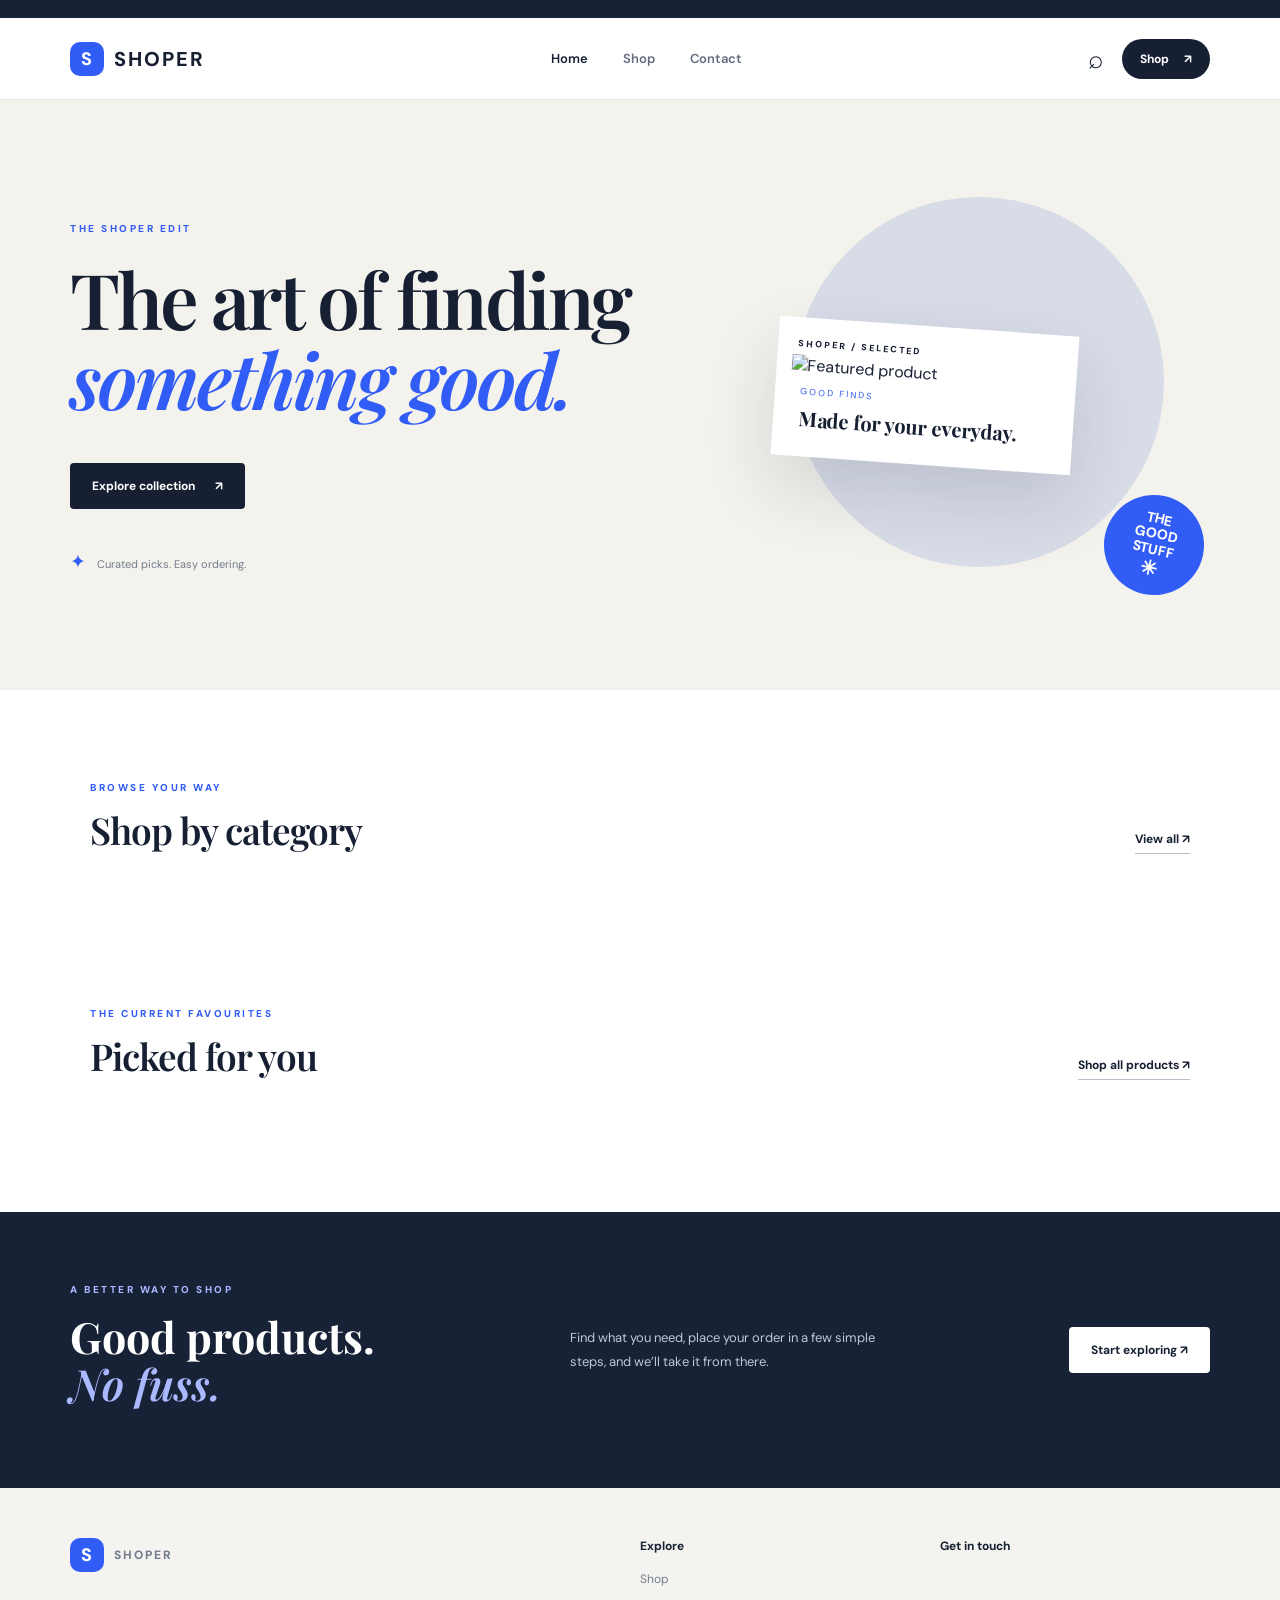
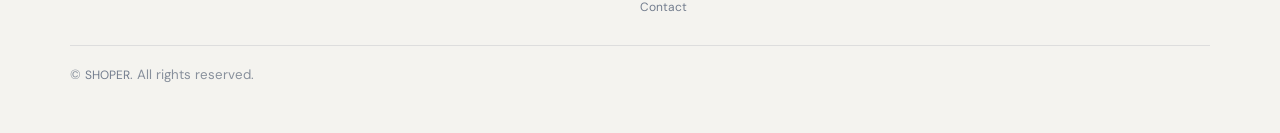
==== commit cd2539a4: "Add files via upload" ====
--- a/index.html
+++ b/index.html
@@ -3,4 +3,4 @@
 <main><section class="hero" id="hero"><div class="hero-copy"><span class="kicker">THE SHOPER EDIT</span><h1 id="heroTitle">The art of finding<br><em>something good.</em></h1><p id="heroSubtitle"></p><a class="button dark-button" href="shop.html">Explore collection <span>↗</span></a><div class="hero-note"><span class="tiny-star">✦</span> Curated picks. Easy ordering.</div></div><div class="hero-visual"><div class="hero-shape"></div><div class="hero-product"><div class="hero-product-label">SHOPER / SELECTED</div><img src="assets/charger.svg" alt="Featured product"><div class="hero-product-bottom"><span>GOOD FINDS</span><b>Made for your everyday.</b></div></div><div class="hero-sticker">THE<br>GOOD<br>STUFF <span>✳</span></div></div></section>
 <section class="category-section" id="categoriesSection"><div class="section-title"><div><span class="kicker">BROWSE YOUR WAY</span><h2>Shop by category</h2></div><a href="shop.html" class="text-link">View all ↗</a></div><div id="categoryTiles" class="category-tiles"></div></section>
 <section class="products-section"><div class="section-title"><div><span class="kicker">THE CURRENT FAVOURITES</span><h2>Picked for you</h2></div><a href="shop.html" class="text-link">Shop all products ↗</a></div><div id="featuredProducts" class="product-grid"></div></section>
-<section class="promo" id="promo"><div><span class="kicker">A BETTER WAY TO SHOP</span><h2>Good products.<br><em>No fuss.</em></h2></div><p>Find what you need, place your order in a few simple steps, and we’ll take it from there.</p><a href="shop.html" class="button light-button">Start exploring ↗</a></section></main><footer id="siteFooter" hidden><div><a class="logo" href="index.html"><span class="logo-mark">S</span><span class="footer-store-name">SHOPER</span></a><p id="footerTagline"></p></div><div><b>Explore</b><a href="shop.html">Shop</a><a href="contact.html">Contact</a></div><div><b>Get in touch</b><span id="footerPhone"></span><span id="footerEmail"></span></div><small>© <span id="year"></span> <span class="footer-store-name">SHOPER</span>. All rights reserved.</small></footer><script src="store.js"></script></body></html>+<section class="promo" id="promo"><div><span class="kicker">A BETTER WAY TO SHOP</span><h2>Good products.<br><em>No fuss.</em></h2></div><p>Find what you need, place your order in a few simple steps, and we’ll take it from there.</p><a href="shop.html" class="button light-button">Start exploring ↗</a></section></main><footer id="siteFooter" hidden><div><a class="logo" href="index.html"><span class="logo-mark">S</span><span class="footer-store-name">SHOPER</span></a><p id="footerTagline"></p></div><div><b>Explore</b><a href="shop.html">Shop</a><a href="contact.html">Contact</a></div><div><b>Get in touch</b><span id="footerPhone"></span><span id="footerEmail"></span></div><small>© <span id="year"></span> <span class="footer-store-name">SHOPER</span>. All rights reserved.</small></footer><script type="module" src="store.js"></script></body></html>
--- a/style.css
+++ b/style.css
@@ -1 +1,4 @@
-@import url('https://fonts.googleapis.com/css2?family=DM+Sans:wght@400;500;600;700;800&family=Playfair+Display:ital,wght@0,600;0,700;1,600;1,700&display=swap');:root{--accent:#315cf5;--ink:#172033;--muted:#778092;--line:#e8eaf0;--cream:#f5f4f0}*{box-sizing:border-box}body{margin:0;color:var(--ink);font-family:'DM Sans',Arial,sans-serif;background:#fff}a{color:inherit;text-decoration:none}.announcement{background:#182237;color:white;text-align:center;padding:9px 15px;font-size:10px;letter-spacing:2px;font-weight:700}.header{height:82px;padding:0 max(calc((100% - 1240px)/2),5.5%);display:flex;align-items:center;justify-content:space-between;border-bottom:1px solid var(--line);background:#fff;position:sticky;top:0;z-index:5}.logo{display:flex;align-items:center;gap:10px;font-size:20px;font-weight:800;letter-spacing:2px}.logo-mark{width:34px;height:34px;background:var(--accent);color:white;border-radius:10px;display:grid;place-items:center;font-size:18px}.logo img{max-width:42px;max-height:42px;object-fit:contain}.header nav{display:flex;gap:35px}.header nav a{font-size:13px;color:#626c7d;font-weight:600}.header nav a.active,.header nav a:hover{color:var(--ink)}.header-actions{display:flex;gap:18px;align-items:center}.icon-link{font-size:26px}.cart-link{background:#172033;color:white;padding:12px 18px;border-radius:30px;font-size:12px;font-weight:700}.cart-link span{margin-left:12px}.menu-btn{display:none;background:none;border:0;font-size:22px}.hero{min-height:590px;background:#f3f2ed;padding:70px max(calc((100% - 1240px)/2),5.5%);display:grid;grid-template-columns:1fr 1fr;align-items:center;overflow:hidden}.hero-copy{padding:20px 0}.kicker{font-size:10px;letter-spacing:2.5px;font-weight:800;color:var(--accent)}.hero h1,.page-heading h1{font-size:clamp(46px,6vw,78px);line-height:1.04;letter-spacing:-3px;font-weight:600;margin:22px 0;font-family:'Playfair Display',Georgia,serif}.hero h1 em,.promo h2 em,.admin-login h1 em{color:var(--accent);font-weight:600}.hero-copy>p{color:#687183;line-height:1.9;max-width:440px;font-size:15px}.button{display:inline-flex;align-items:center;justify-content:center;gap:20px;padding:15px 22px;border:0;border-radius:4px;font-family:inherit;font-weight:700;font-size:12px;cursor:pointer}.dark-button{background:#172033;color:white}.light-button{background:white;color:#172033}.outline-button{background:white;color:#172033;border:1px solid var(--line)}.hero .button{margin-top:22px}.hero-note{margin-top:40px;color:#737d8e;font-size:11px}.tiny-star{color:var(--accent);font-size:19px;margin-right:8px}.hero-visual{height:440px;position:relative;display:grid;place-items:center}.hero-shape{position:absolute;width:370px;height:370px;border-radius:50%;background:#d8dce7;right:8%;top:5%}.hero-product{position:relative;width:300px;background:white;padding:15px;box-shadow:0 30px 70px #18243b24;transform:rotate(4deg)}.hero-product-label{font-size:9px;letter-spacing:2px;font-weight:800;padding:5px}.hero-product img{width:100%;height:260px;object-fit:cover}.hero-product-bottom{padding:10px;display:grid;gap:7px}.hero-product-bottom span{font-size:9px;letter-spacing:2px;color:var(--accent)}.hero-product-bottom b{font-family:'Playfair Display';font-size:20px}.hero-sticker{position:absolute;right:1%;bottom:20px;width:100px;height:100px;background:var(--accent);border-radius:50%;color:white;display:grid;place-content:center;text-align:center;font-size:14px;line-height:1.1;font-weight:800;transform:rotate(12deg)}.hero-sticker span{font-size:20px}.category-section,.products-section{max-width:1240px;margin:auto;padding:85px 5.5%}.section-title{display:flex;align-items:end;justify-content:space-between;margin-bottom:32px}.section-title h2{font-family:'Playfair Display';font-size:37px;font-weight:600;margin:9px 0 0;letter-spacing:-1px}.text-link{font-size:12px;font-weight:700;border-bottom:1px solid #b9bfca;padding-bottom:6px}.category-tiles{display:grid;grid-template-columns:repeat(3,1fr);gap:16px}.category-tile{height:145px;background:#f4f3ef;padding:22px;display:flex;flex-direction:column;justify-content:space-between;position:relative;transition:.2s}.category-tile:nth-child(2){background:#eef0f6}.category-tile:nth-child(3){background:#f5eee9}.category-tile span{font-size:10px;color:var(--accent)}.category-tile b{font-family:'Playfair Display';font-size:25px}.category-tile i{position:absolute;right:22px;bottom:20px;font-style:normal}.products-section{padding-top:30px;padding-bottom:100px}.product-grid{display:grid;grid-template-columns:repeat(4,1fr);gap:19px}.product-card{min-width:0}.product-image{height:270px;background:#f3f3f1;display:block;position:relative;overflow:hidden}.product-image img{width:100%;height:100%;object-fit:cover;transition:transform .5s}.product-card:hover .product-image img{transform:scale(1.04)}.product-tag{position:absolute;top:12px;left:12px;background:white;padding:7px 10px;font-size:9px;letter-spacing:1px;font-weight:800}.product-info{padding:15px 2px}.product-info>small{font-size:9px;color:var(--accent);letter-spacing:1.6px;font-weight:800}.product-info h3{font-size:15px;margin:8px 0}.product-info p{font-size:11px;color:var(--muted);line-height:1.6;min-height:35px}.product-price{font-weight:800;font-size:16px;margin:13px 0}.product-price del{font-size:11px;color:#a3a9b3;font-weight:500;margin-left:8px}.product-order{width:100%;background:#f0f1f5;color:#172033;padding:12px}.promo{background:#182237;color:white;padding:65px max(calc((100% - 1240px)/2),5.5%);display:grid;grid-template-columns:1fr 1fr auto;align-items:center;gap:30px}.promo .kicker{color:#aab8ff}.promo h2{font-family:'Playfair Display';font-size:43px;line-height:1.1;margin:15px 0}.promo p{color:#c0c7d4;line-height:1.8;font-size:13px;max-width:330px}.promo h2 em{color:#aab8ff}footer{background:#f4f3ef;padding:50px max(calc((100% - 1240px)/2),5.5%);display:grid;grid-template-columns:2fr 1fr 1fr;gap:30px}footer>div{display:flex;flex-direction:column;gap:12px}footer p,footer span,footer a{font-size:12px;color:#737d8e}footer b{font-size:12px;margin-bottom:5px}footer small{grid-column:1/-1;border-top:1px solid #ddd;padding-top:20px;color:#88909c}.inner-page{max-width:1240px;margin:auto;padding:65px 5.5% 100px}.page-heading{text-align:center;padding:30px 0 45px}.page-heading h1{font-size:58px;margin:15px 0}.page-heading p{color:var(--muted);font-size:14px}.shop-toolbar{display:flex;justify-content:space-between;gap:20px;align-items:center;margin-bottom:28px}.filter-chips{display:flex;gap:8px;flex-wrap:wrap}.filter-chip{border:1px solid var(--line);background:white;padding:9px 15px;border-radius:30px;font-size:11px;cursor:pointer}.filter-chip.selected{background:#172033;color:white;border-color:#172033}.search-input{padding:12px 15px;border:1px solid var(--line);border-radius:3px;min-width:230px}.no-results{text-align:center;color:var(--muted);padding:50px}.contact-layout{display:grid;grid-template-columns:1fr 1fr;gap:25px;max-width:930px;margin:auto}.contact-card,.contact-form{padding:35px;background:#f4f3ef}.contact-card h2,.contact-form h2{font-family:'Playfair Display';font-size:30px}.contact-card>p{color:var(--muted);font-size:13px;line-height:1.7}.contact-detail{display:grid;gap:6px;margin:25px 0}.contact-detail small{font-size:9px;letter-spacing:1.5px;color:var(--accent);font-weight:800}.contact-detail b{font-size:13px;overflow-wrap:anywhere}.contact-form{background:white;border:1px solid var(--line)}label{display:block;font-size:11px;font-weight:700;margin:16px 0}label input,label textarea,label select{display:block;width:100%;margin-top:8px;padding:13px;border:1px solid var(--line);border-radius:3px;font:inherit;font-size:13px}.form-note{font-size:10px;color:var(--muted)}.product-overlay{position:fixed;inset:0;background:#101827b8;z-index:20;display:grid;place-items:center;padding:20px}.product-dialog{width:min(900px,100%);max-height:92vh;overflow:auto;background:white;display:grid;grid-template-columns:1fr 1fr;position:relative}.dialog-close{position:absolute;right:12px;top:12px;border:0;background:white;width:35px;height:35px;font-size:23px;z-index:2;cursor:pointer}.dialog-gallery{background:#f2f2ef;padding:25px;display:flex;align-content:start;gap:8px;flex-wrap:wrap}.dialog-main{width:100%;height:340px;object-fit:contain}.thumb{width:65px;height:65px;object-fit:cover;cursor:pointer}.dialog-details{padding:35px}.dialog-details h2{font-family:'Playfair Display';font-size:30px}.dialog-desc{font-size:13px;color:var(--muted);line-height:1.7}.order-form .button{width:100%;margin-top:10px}.admin-page{background:#f4f5f8;min-height:100vh}.admin-top{height:72px;background:white;border-bottom:1px solid var(--line);padding:0 5.5%;display:flex;align-items:center;justify-content:space-between}.admin-top>a:last-child{font-size:12px;font-weight:700}.admin-top .logo small{font-size:9px;color:var(--accent);letter-spacing:2px}.admin-wrap{max-width:1320px;margin:40px auto;padding:0 4%}.admin-login{background:white;max-width:470px;padding:40px;margin:8vh auto;box-shadow:0 12px 50px #1720330c}.admin-login h1{font-family:'Playfair Display';font-size:48px;line-height:1.05}.admin-login>p{color:var(--muted);font-size:13px;line-height:1.7}.admin-login form .button{width:100%;margin-top:12px}.error{color:#c33;font-size:12px}.admin-heading{display:flex;justify-content:space-between;align-items:center;margin-bottom:25px}.admin-heading h1{font-family:'Playfair Display';font-size:40px;margin:10px 0}.admin-heading p,.admin-content>section>p{font-size:13px;color:var(--muted)}.admin-heading>div:last-child{display:flex;gap:8px}.admin-layout{display:grid;grid-template-columns:220px 1fr;gap:18px}.side-nav{background:white;padding:12px;align-self:start;display:grid;gap:5px}.tab{text-align:left;padding:13px;border:0;background:white;cursor:pointer;font-size:12px;color:#687386;border-radius:3px}.tab.active{background:#eef1ff;color:var(--accent);font-weight:800}.admin-content{min-width:0}.admin-content h2{font-family:'Playfair Display';font-size:27px;margin:0 0 8px}.admin-stats{display:grid;grid-template-columns:repeat(3,1fr);gap:12px;margin-bottom:16px}.admin-stats>div,.admin-box{background:white;padding:22px;border:1px solid var(--line);margin-bottom:15px}.admin-stats small{display:block;color:var(--muted);font-size:11px}.admin-stats b{display:block;font-size:24px;margin-top:8px}.admin-box p{font-size:13px;color:var(--muted);line-height:1.8}.panel-head{display:flex;align-items:center;justify-content:space-between;margin-bottom:15px}.panel-head h2{margin:0}.panel-head p{font-size:12px;color:var(--muted)}.product-editor{border:1px solid #dbe1fa}.form-grid{display:grid;grid-template-columns:1fr 1fr;gap:0 15px}.image-preview,.logo-preview{display:flex;gap:8px;flex-wrap:wrap;margin:10px 0}.image-preview img,.logo-preview img{width:70px;height:70px;object-fit:cover;background:#eee}.button-row{display:flex;gap:10px}.admin-list{background:white}.admin-row{display:flex;align-items:center;gap:13px;padding:13px;border-bottom:1px solid var(--line)}.admin-row>img{width:55px;height:55px;object-fit:cover;background:#eee}.row-main{flex:1;min-width:0}.row-main b{font-size:13px}.row-main small{display:block;font-size:10px;color:var(--muted);margin-top:5px}.small-btn{background:white;border:1px solid var(--line);padding:8px 11px;font-size:10px;cursor:pointer}.small-btn.danger{color:#c33}.inline-form{display:flex;gap:10px;margin:20px 0}.inline-form input{flex:1;padding:12px;border:1px solid var(--line)}.category-row{padding:17px}.category-row b{flex:1;font-size:13px}.toggle-row{display:flex;align-items:center;justify-content:space-between;padding:15px 0;border-bottom:1px solid var(--line)}.toggle-row b{display:block;font-size:13px}.toggle-row small{display:block;color:var(--muted);font-size:10px;margin-top:4px}.toggle-row input{width:18px;height:18px;accent-color:var(--accent)}.warning{padding:17px;background:#fff6e3;border:1px solid #f0dfb6;font-size:12px;line-height:1.7;color:#755a21;margin:15px 0}.admin-box code{background:#f0f1f5;padding:3px 5px}@media(max-width:850px){.hero{grid-template-columns:1fr;padding-top:45px}.hero-visual{height:370px}.product-grid{grid-template-columns:repeat(2,1fr)}.promo{grid-template-columns:1fr 1fr}.promo .button{grid-column:1/-1;justify-self:start}.admin-layout{grid-template-columns:1fr}.side-nav{display:flex;overflow:auto}.tab{white-space:nowrap}.contact-layout{grid-template-columns:1fr}}@media(max-width:560px){.header{height:65px;padding:0 5%}.header nav{gap:14px}.header nav a{font-size:11px}.header-actions{gap:10px}.cart-link{padding:10px 12px;font-size:10px}.icon-link{display:none}.hero{padding:40px 6% 20px}.hero h1{font-size:48px}.hero-visual{height:310px}.hero-product{width:235px}.hero-product img{height:200px}.hero-shape{width:270px;height:270px}.hero-sticker{width:78px;height:78px;font-size:11px}.category-section,.products-section{padding:55px 5%}.section-title h2{font-size:29px}.category-tiles{grid-template-columns:1fr 1fr}.category-tile{height:115px;padding:15px}.category-tile b{font-size:19px}.product-grid{gap:13px}.product-image{height:180px}.product-info h3{font-size:13px}.product-info p{font-size:10px}.promo{padding:45px 6%;grid-template-columns:1fr;gap:10px}.promo h2{font-size:36px}.promo .button{grid-column:auto}.inner-page{padding:40px 5% 70px}.page-heading h1{font-size:43px}.shop-toolbar{display:block}.filter-chips{margin-bottom:15px}.search-input{width:100%}.product-dialog{grid-template-columns:1fr}.dialog-main{height:220px}.dialog-details{padding:22px}.admin-wrap{margin:20px auto;padding:0 3%}.admin-heading{align-items:flex-start;gap:12px;flex-direction:column}.admin-heading>div:last-child{flex-wrap:wrap}.admin-stats{gap:7px}.admin-stats>div{padding:12px}.admin-stats b{font-size:18px}.admin-box{padding:15px}.form-grid{grid-template-columns:1fr}.admin-row{gap:8px;padding:9px}.admin-row>img{width:43px;height:43px}.small-btn{padding:7px}.admin-top{padding:0 4%}.admin-login{padding:27px}.admin-login h1{font-size:40px}.header nav{display:none}.header nav.open{display:flex;position:absolute;top:65px;left:0;right:0;background:white;padding:18px;flex-direction:column;border-bottom:1px solid var(--line)}.menu-btn{display:block}footer{padding:35px 6%;grid-template-columns:1fr 1fr}footer>div:first-child{grid-column:1/-1}}+@import url('https://fonts.googleapis.com/css2?family=DM+Sans:wght@400;500;600;700;800&family=Playfair+Display:ital,wght@0,600;0,700;1,600;1,700&display=swap');:root{--accent:#315cf5;--ink:#172033;--muted:#778092;--line:#e8eaf0;--cream:#f5f4f0}*{box-sizing:border-box}body{margin:0;color:var(--ink);font-family:'DM Sans',Arial,sans-serif;background:#fff}a{color:inherit;text-decoration:none}.announcement{background:#182237;color:white;text-align:center;padding:9px 15px;font-size:10px;letter-spacing:2px;font-weight:700}.header{height:82px;padding:0 max(calc((100% - 1240px)/2),5.5%);display:flex;align-items:center;justify-content:space-between;border-bottom:1px solid var(--line);background:#fff;position:sticky;top:0;z-index:5}.logo{display:flex;align-items:center;gap:10px;font-size:20px;font-weight:800;letter-spacing:2px}.logo-mark{width:34px;height:34px;background:var(--accent);color:white;border-radius:10px;display:grid;place-items:center;font-size:18px}.logo img{max-width:42px;max-height:42px;object-fit:contain}.header nav{display:flex;gap:35px}.header nav a{font-size:13px;color:#626c7d;font-weight:600}.header nav a.active,.header nav a:hover{color:var(--ink)}.header-actions{display:flex;gap:18px;align-items:center}.icon-link{font-size:26px}.cart-link{background:#172033;color:white;padding:12px 18px;border-radius:30px;font-size:12px;font-weight:700}.cart-link span{margin-left:12px}.menu-btn{display:none;background:none;border:0;font-size:22px}.hero{min-height:590px;background:#f3f2ed;padding:70px max(calc((100% - 1240px)/2),5.5%);display:grid;grid-template-columns:1fr 1fr;align-items:center;overflow:hidden}.hero-copy{padding:20px 0}.kicker{font-size:10px;letter-spacing:2.5px;font-weight:800;color:var(--accent)}.hero h1,.page-heading h1{font-size:clamp(46px,6vw,78px);line-height:1.04;letter-spacing:-3px;font-weight:600;margin:22px 0;font-family:'Playfair Display',Georgia,serif}.hero h1 em,.promo h2 em,.admin-login h1 em{color:var(--accent);font-weight:600}.hero-copy>p{color:#687183;line-height:1.9;max-width:440px;font-size:15px}.button{display:inline-flex;align-items:center;justify-content:center;gap:20px;padding:15px 22px;border:0;border-radius:4px;font-family:inherit;font-weight:700;font-size:12px;cursor:pointer}.dark-button{background:#172033;color:white}.light-button{background:white;color:#172033}.outline-button{background:white;color:#172033;border:1px solid var(--line)}.hero .button{margin-top:22px}.hero-note{margin-top:40px;color:#737d8e;font-size:11px}.tiny-star{color:var(--accent);font-size:19px;margin-right:8px}.hero-visual{height:440px;position:relative;display:grid;place-items:center}.hero-shape{position:absolute;width:370px;height:370px;border-radius:50%;background:#d8dce7;right:8%;top:5%}.hero-product{position:relative;width:300px;background:white;padding:15px;box-shadow:0 30px 70px #18243b24;transform:rotate(4deg)}.hero-product-label{font-size:9px;letter-spacing:2px;font-weight:800;padding:5px}.hero-product img{width:100%;height:260px;object-fit:cover}.hero-product-bottom{padding:10px;display:grid;gap:7px}.hero-product-bottom span{font-size:9px;letter-spacing:2px;color:var(--accent)}.hero-product-bottom b{font-family:'Playfair Display';font-size:20px}.hero-sticker{position:absolute;right:1%;bottom:20px;width:100px;height:100px;background:var(--accent);border-radius:50%;color:white;display:grid;place-content:center;text-align:center;font-size:14px;line-height:1.1;font-weight:800;transform:rotate(12deg)}.hero-sticker span{font-size:20px}.category-section,.products-section{max-width:1240px;margin:auto;padding:85px 5.5%}.section-title{display:flex;align-items:end;justify-content:space-between;margin-bottom:32px}.section-title h2{font-family:'Playfair Display';font-size:37px;font-weight:600;margin:9px 0 0;letter-spacing:-1px}.text-link{font-size:12px;font-weight:700;border-bottom:1px solid #b9bfca;padding-bottom:6px}.category-tiles{display:grid;grid-template-columns:repeat(3,1fr);gap:16px}.category-tile{height:145px;background:#f4f3ef;padding:22px;display:flex;flex-direction:column;justify-content:space-between;position:relative;transition:.2s}.category-tile:nth-child(2){background:#eef0f6}.category-tile:nth-child(3){background:#f5eee9}.category-tile span{font-size:10px;color:var(--accent)}.category-tile b{font-family:'Playfair Display';font-size:25px}.category-tile i{position:absolute;right:22px;bottom:20px;font-style:normal}.products-section{padding-top:30px;padding-bottom:100px}.product-grid{display:grid;grid-template-columns:repeat(4,1fr);gap:19px}.product-card{min-width:0}.product-image{height:270px;background:#f3f3f1;display:block;position:relative;overflow:hidden}.product-image img{width:100%;height:100%;object-fit:cover;transition:transform .5s}.product-card:hover .product-image img{transform:scale(1.04)}.product-tag{position:absolute;top:12px;left:12px;background:white;padding:7px 10px;font-size:9px;letter-spacing:1px;font-weight:800}.product-info{padding:15px 2px}.product-info>small{font-size:9px;color:var(--accent);letter-spacing:1.6px;font-weight:800}.product-info h3{font-size:15px;margin:8px 0}.product-info p{font-size:11px;color:var(--muted);line-height:1.6;min-height:35px}.product-price{font-weight:800;font-size:16px;margin:13px 0}.product-price del{font-size:11px;color:#a3a9b3;font-weight:500;margin-left:8px}.product-order{width:100%;background:#f0f1f5;color:#172033;padding:12px}.promo{background:#182237;color:white;padding:65px max(calc((100% - 1240px)/2),5.5%);display:grid;grid-template-columns:1fr 1fr auto;align-items:center;gap:30px}.promo .kicker{color:#aab8ff}.promo h2{font-family:'Playfair Display';font-size:43px;line-height:1.1;margin:15px 0}.promo p{color:#c0c7d4;line-height:1.8;font-size:13px;max-width:330px}.promo h2 em{color:#aab8ff}footer{background:#f4f3ef;padding:50px max(calc((100% - 1240px)/2),5.5%);display:grid;grid-template-columns:2fr 1fr 1fr;gap:30px}footer>div{display:flex;flex-direction:column;gap:12px}footer p,footer span,footer a{font-size:12px;color:#737d8e}footer b{font-size:12px;margin-bottom:5px}footer small{grid-column:1/-1;border-top:1px solid #ddd;padding-top:20px;color:#88909c}.inner-page{max-width:1240px;margin:auto;padding:65px 5.5% 100px}.page-heading{text-align:center;padding:30px 0 45px}.page-heading h1{font-size:58px;margin:15px 0}.page-heading p{color:var(--muted);font-size:14px}.shop-toolbar{display:flex;justify-content:space-between;gap:20px;align-items:center;margin-bottom:28px}.filter-chips{display:flex;gap:8px;flex-wrap:wrap}.filter-chip{border:1px solid var(--line);background:white;padding:9px 15px;border-radius:30px;font-size:11px;cursor:pointer}.filter-chip.selected{background:#172033;color:white;border-color:#172033}.search-input{padding:12px 15px;border:1px solid var(--line);border-radius:3px;min-width:230px}.no-results{text-align:center;color:var(--muted);padding:50px}.contact-layout{display:grid;grid-template-columns:1fr 1fr;gap:25px;max-width:930px;margin:auto}.contact-card,.contact-form{padding:35px;background:#f4f3ef}.contact-card h2,.contact-form h2{font-family:'Playfair Display';font-size:30px}.contact-card>p{color:var(--muted);font-size:13px;line-height:1.7}.contact-detail{display:grid;gap:6px;margin:25px 0}.contact-detail small{font-size:9px;letter-spacing:1.5px;color:var(--accent);font-weight:800}.contact-detail b{font-size:13px;overflow-wrap:anywhere}.contact-form{background:white;border:1px solid var(--line)}label{display:block;font-size:11px;font-weight:700;margin:16px 0}label input,label textarea,label select{display:block;width:100%;margin-top:8px;padding:13px;border:1px solid var(--line);border-radius:3px;font:inherit;font-size:13px}.form-note{font-size:10px;color:var(--muted)}.product-overlay{position:fixed;inset:0;background:#101827b8;z-index:20;display:grid;place-items:center;padding:20px}.product-dialog{width:min(900px,100%);max-height:92vh;overflow:auto;background:white;display:grid;grid-template-columns:1fr 1fr;position:relative}.dialog-close{position:absolute;right:12px;top:12px;border:0;background:white;width:35px;height:35px;font-size:23px;z-index:2;cursor:pointer}.dialog-gallery{background:#f2f2ef;padding:25px;display:flex;align-content:start;gap:8px;flex-wrap:wrap}.dialog-main{width:100%;height:340px;object-fit:contain}.thumb{width:65px;height:65px;object-fit:cover;cursor:pointer}.dialog-details{padding:35px}.dialog-details h2{font-family:'Playfair Display';font-size:30px}.dialog-desc{font-size:13px;color:var(--muted);line-height:1.7}.order-form .button{width:100%;margin-top:10px}.admin-page{background:#f4f5f8;min-height:100vh}.admin-top{height:72px;background:white;border-bottom:1px solid var(--line);padding:0 5.5%;display:flex;align-items:center;justify-content:space-between}.admin-top>a:last-child{font-size:12px;font-weight:700}.admin-top .logo small{font-size:9px;color:var(--accent);letter-spacing:2px}.admin-wrap{max-width:1320px;margin:40px auto;padding:0 4%}.admin-login{background:white;max-width:470px;padding:40px;margin:8vh auto;box-shadow:0 12px 50px #1720330c}.admin-login h1{font-family:'Playfair Display';font-size:48px;line-height:1.05}.admin-login>p{color:var(--muted);font-size:13px;line-height:1.7}.admin-login form .button{width:100%;margin-top:12px}.error{color:#c33;font-size:12px}.admin-heading{display:flex;justify-content:space-between;align-items:center;margin-bottom:25px}.admin-heading h1{font-family:'Playfair Display';font-size:40px;margin:10px 0}.admin-heading p,.admin-content>section>p{font-size:13px;color:var(--muted)}.admin-heading>div:last-child{display:flex;gap:8px}.admin-layout{display:grid;grid-template-columns:220px 1fr;gap:18px}.side-nav{background:white;padding:12px;align-self:start;display:grid;gap:5px}.tab{text-align:left;padding:13px;border:0;background:white;cursor:pointer;font-size:12px;color:#687386;border-radius:3px}.tab.active{background:#eef1ff;color:var(--accent);font-weight:800}.admin-content{min-width:0}.admin-content h2{font-family:'Playfair Display';font-size:27px;margin:0 0 8px}.admin-stats{display:grid;grid-template-columns:repeat(3,1fr);gap:12px;margin-bottom:16px}.admin-stats>div,.admin-box{background:white;padding:22px;border:1px solid var(--line);margin-bottom:15px}.admin-stats small{display:block;color:var(--muted);font-size:11px}.admin-stats b{display:block;font-size:24px;margin-top:8px}.admin-box p{font-size:13px;color:var(--muted);line-height:1.8}.panel-head{display:flex;align-items:center;justify-content:space-between;margin-bottom:15px}.panel-head h2{margin:0}.panel-head p{font-size:12px;color:var(--muted)}.product-editor{border:1px solid #dbe1fa}.form-grid{display:grid;grid-template-columns:1fr 1fr;gap:0 15px}.image-preview,.logo-preview{display:flex;gap:8px;flex-wrap:wrap;margin:10px 0}.image-preview img,.logo-preview img{width:70px;height:70px;object-fit:cover;background:#eee}.button-row{display:flex;gap:10px}.admin-list{background:white}.admin-row{display:flex;align-items:center;gap:13px;padding:13px;border-bottom:1px solid var(--line)}.admin-row>img{width:55px;height:55px;object-fit:cover;background:#eee}.row-main{flex:1;min-width:0}.row-main b{font-size:13px}.row-main small{display:block;font-size:10px;color:var(--muted);margin-top:5px}.small-btn{background:white;border:1px solid var(--line);padding:8px 11px;font-size:10px;cursor:pointer}.small-btn.danger{color:#c33}.inline-form{display:flex;gap:10px;margin:20px 0}.inline-form input{flex:1;padding:12px;border:1px solid var(--line)}.category-row{padding:17px}.category-row b{flex:1;font-size:13px}.toggle-row{display:flex;align-items:center;justify-content:space-between;padding:15px 0;border-bottom:1px solid var(--line)}.toggle-row b{display:block;font-size:13px}.toggle-row small{display:block;color:var(--muted);font-size:10px;margin-top:4px}.toggle-row input{width:18px;height:18px;accent-color:var(--accent)}.warning{padding:17px;background:#fff6e3;border:1px solid #f0dfb6;font-size:12px;line-height:1.7;color:#755a21;margin:15px 0}.admin-box code{background:#f0f1f5;padding:3px 5px}@media(max-width:850px){.hero{grid-template-columns:1fr;padding-top:45px}.hero-visual{height:370px}.product-grid{grid-template-columns:repeat(2,1fr)}.promo{grid-template-columns:1fr 1fr}.promo .button{grid-column:1/-1;justify-self:start}.admin-layout{grid-template-columns:1fr}.side-nav{display:flex;overflow:auto}.tab{white-space:nowrap}.contact-layout{grid-template-columns:1fr}}@media(max-width:560px){.header{height:65px;padding:0 5%}.header nav{gap:14px}.header nav a{font-size:11px}.header-actions{gap:10px}.cart-link{padding:10px 12px;font-size:10px}.icon-link{display:none}.hero{padding:40px 6% 20px}.hero h1{font-size:48px}.hero-visual{height:310px}.hero-product{width:235px}.hero-product img{height:200px}.hero-shape{width:270px;height:270px}.hero-sticker{width:78px;height:78px;font-size:11px}.category-section,.products-section{padding:55px 5%}.section-title h2{font-size:29px}.category-tiles{grid-template-columns:1fr 1fr}.category-tile{height:115px;padding:15px}.category-tile b{font-size:19px}.product-grid{gap:13px}.product-image{height:180px}.product-info h3{font-size:13px}.product-info p{font-size:10px}.promo{padding:45px 6%;grid-template-columns:1fr;gap:10px}.promo h2{font-size:36px}.promo .button{grid-column:auto}.inner-page{padding:40px 5% 70px}.page-heading h1{font-size:43px}.shop-toolbar{display:block}.filter-chips{margin-bottom:15px}.search-input{width:100%}.product-dialog{grid-template-columns:1fr}.dialog-main{height:220px}.dialog-details{padding:22px}.admin-wrap{margin:20px auto;padding:0 3%}.admin-heading{align-items:flex-start;gap:12px;flex-direction:column}.admin-heading>div:last-child{flex-wrap:wrap}.admin-stats{gap:7px}.admin-stats>div{padding:12px}.admin-stats b{font-size:18px}.admin-box{padding:15px}.form-grid{grid-template-columns:1fr}.admin-row{gap:8px;padding:9px}.admin-row>img{width:43px;height:43px}.small-btn{padding:7px}.admin-top{padding:0 4%}.admin-login{padding:27px}.admin-login h1{font-size:40px}.header nav{display:none}.header nav.open{display:flex;position:absolute;top:65px;left:0;right:0;background:white;padding:18px;flex-direction:column;border-bottom:1px solid var(--line)}.menu-btn{display:block}footer{padding:35px 6%;grid-template-columns:1fr 1fr}footer>div:first-child{grid-column:1/-1}}
+/* Customer order management */
+.admin-count{display:inline-flex;align-items:center;justify-content:center;min-width:20px;height:20px;margin-left:6px;padding:0 6px;border-radius:20px;background:#315cf5;color:#fff;font-size:11px}
+.order-card{margin:12px 0;padding:18px}.order-head{display:flex;justify-content:space-between;gap:12px;align-items:flex-start;flex-wrap:wrap}.order-head h3{margin:0}.order-head small,.order-method{color:#687386;font-size:12px}.order-controls{display:flex;gap:10px;align-items:center;flex-wrap:wrap;margin-top:12px}.order-controls select{max-width:180px;padding:9px;border:1px solid #d7dce5;border-radius:8px;background:#fff}.order-card p{margin:8px 0;color:#515b6b}.order-card> b{display:block;margin-top:8px}
